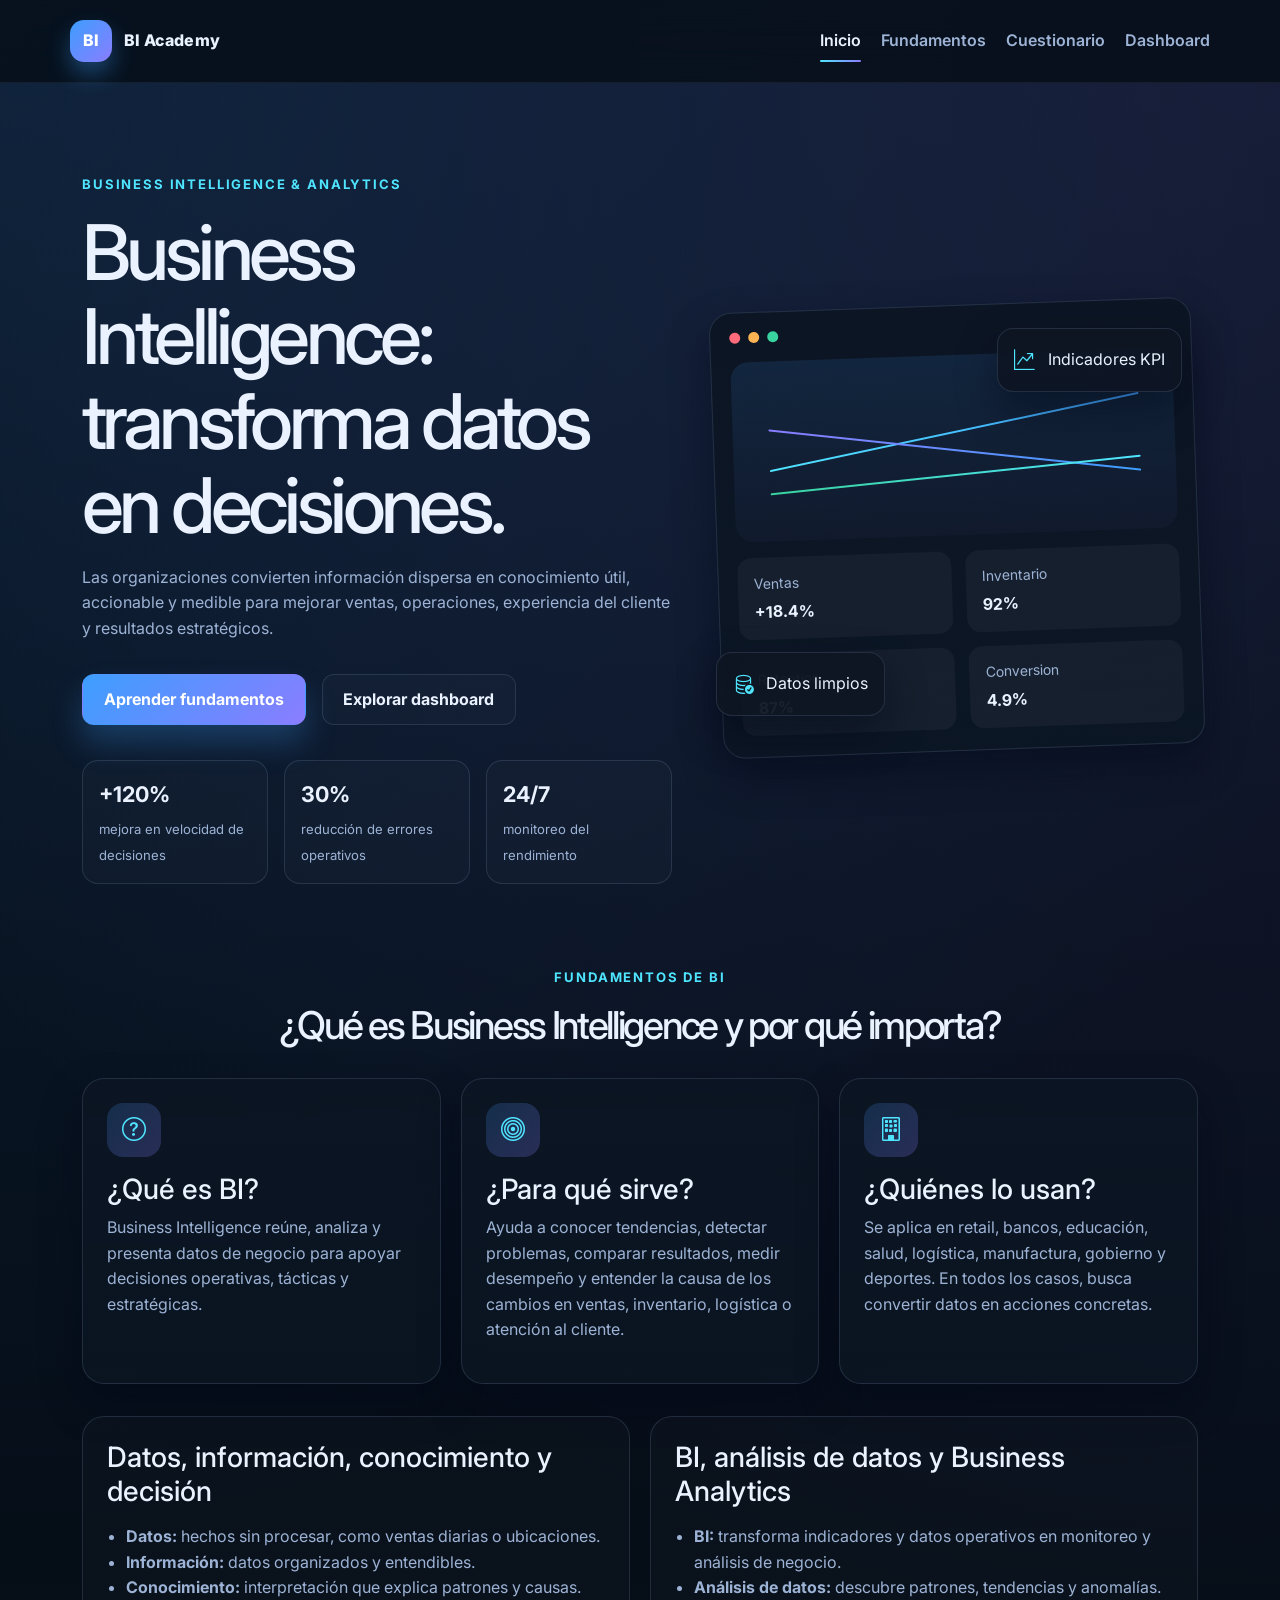
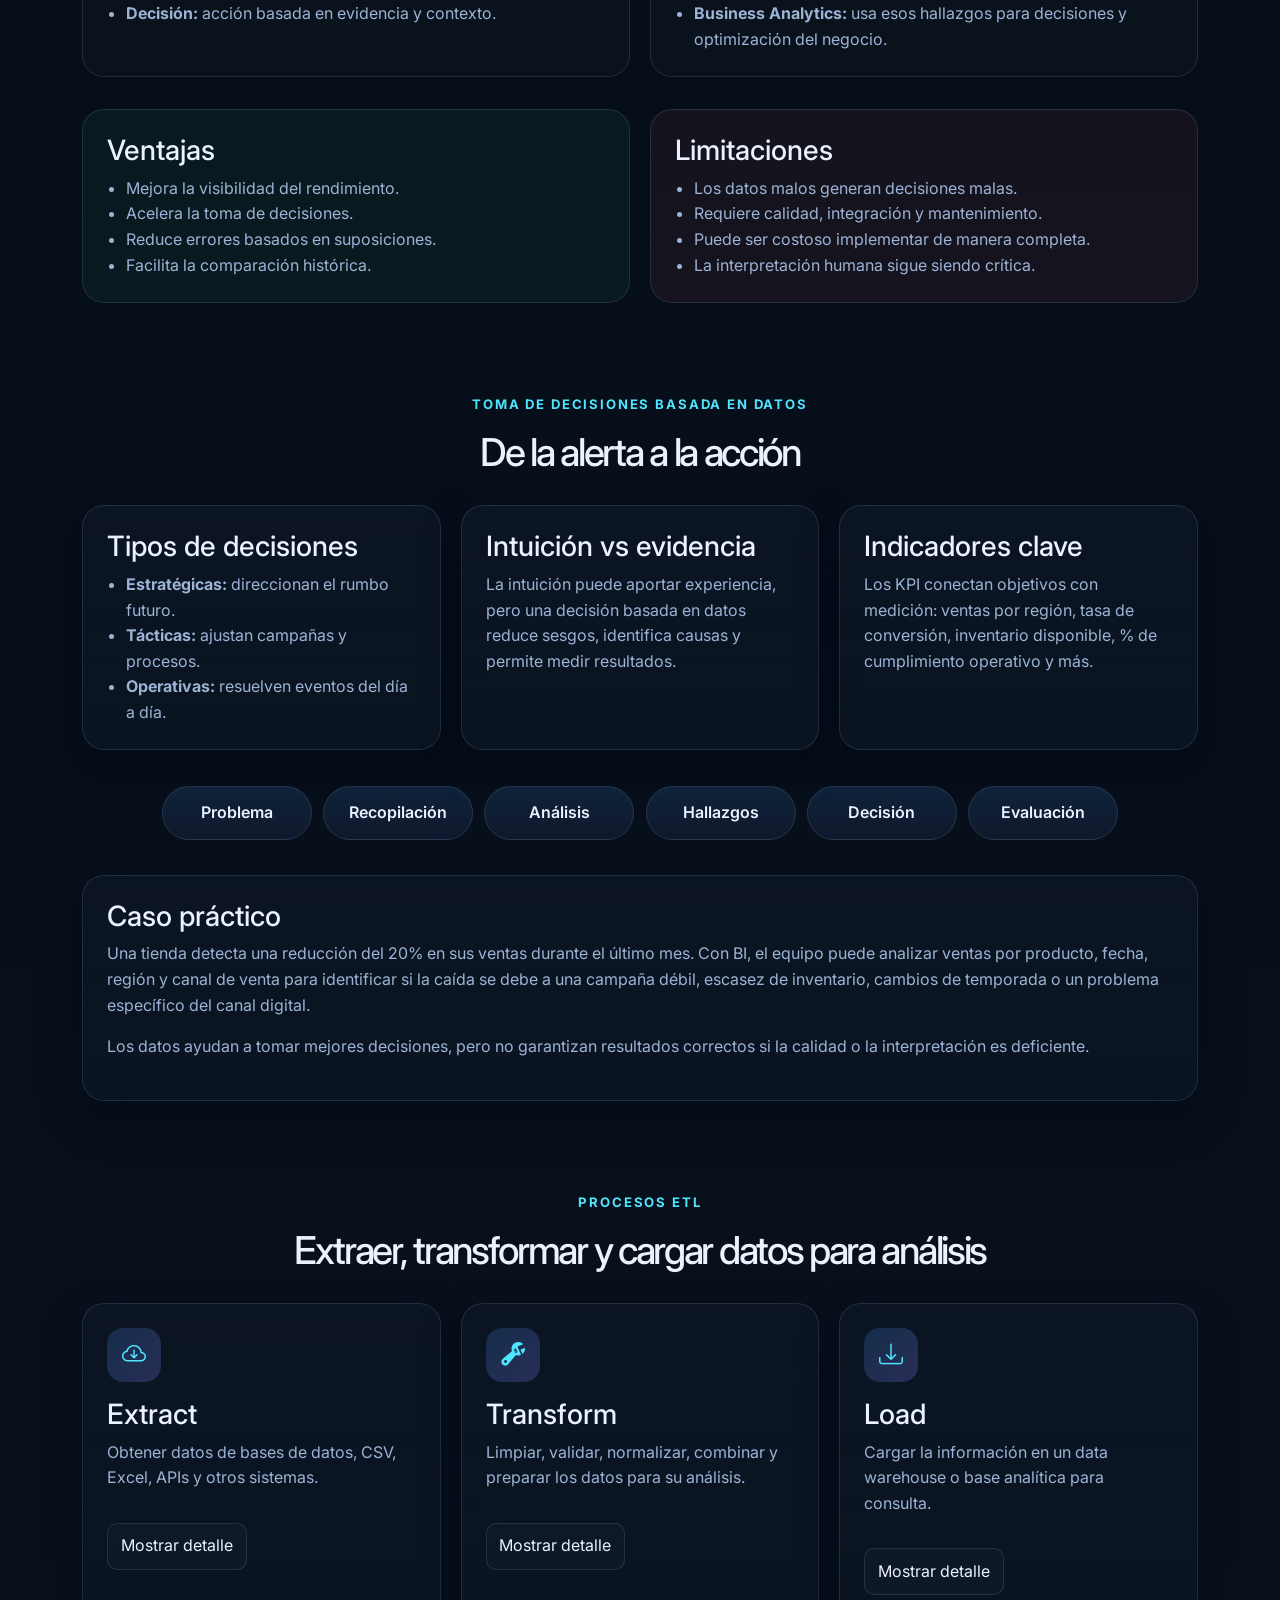
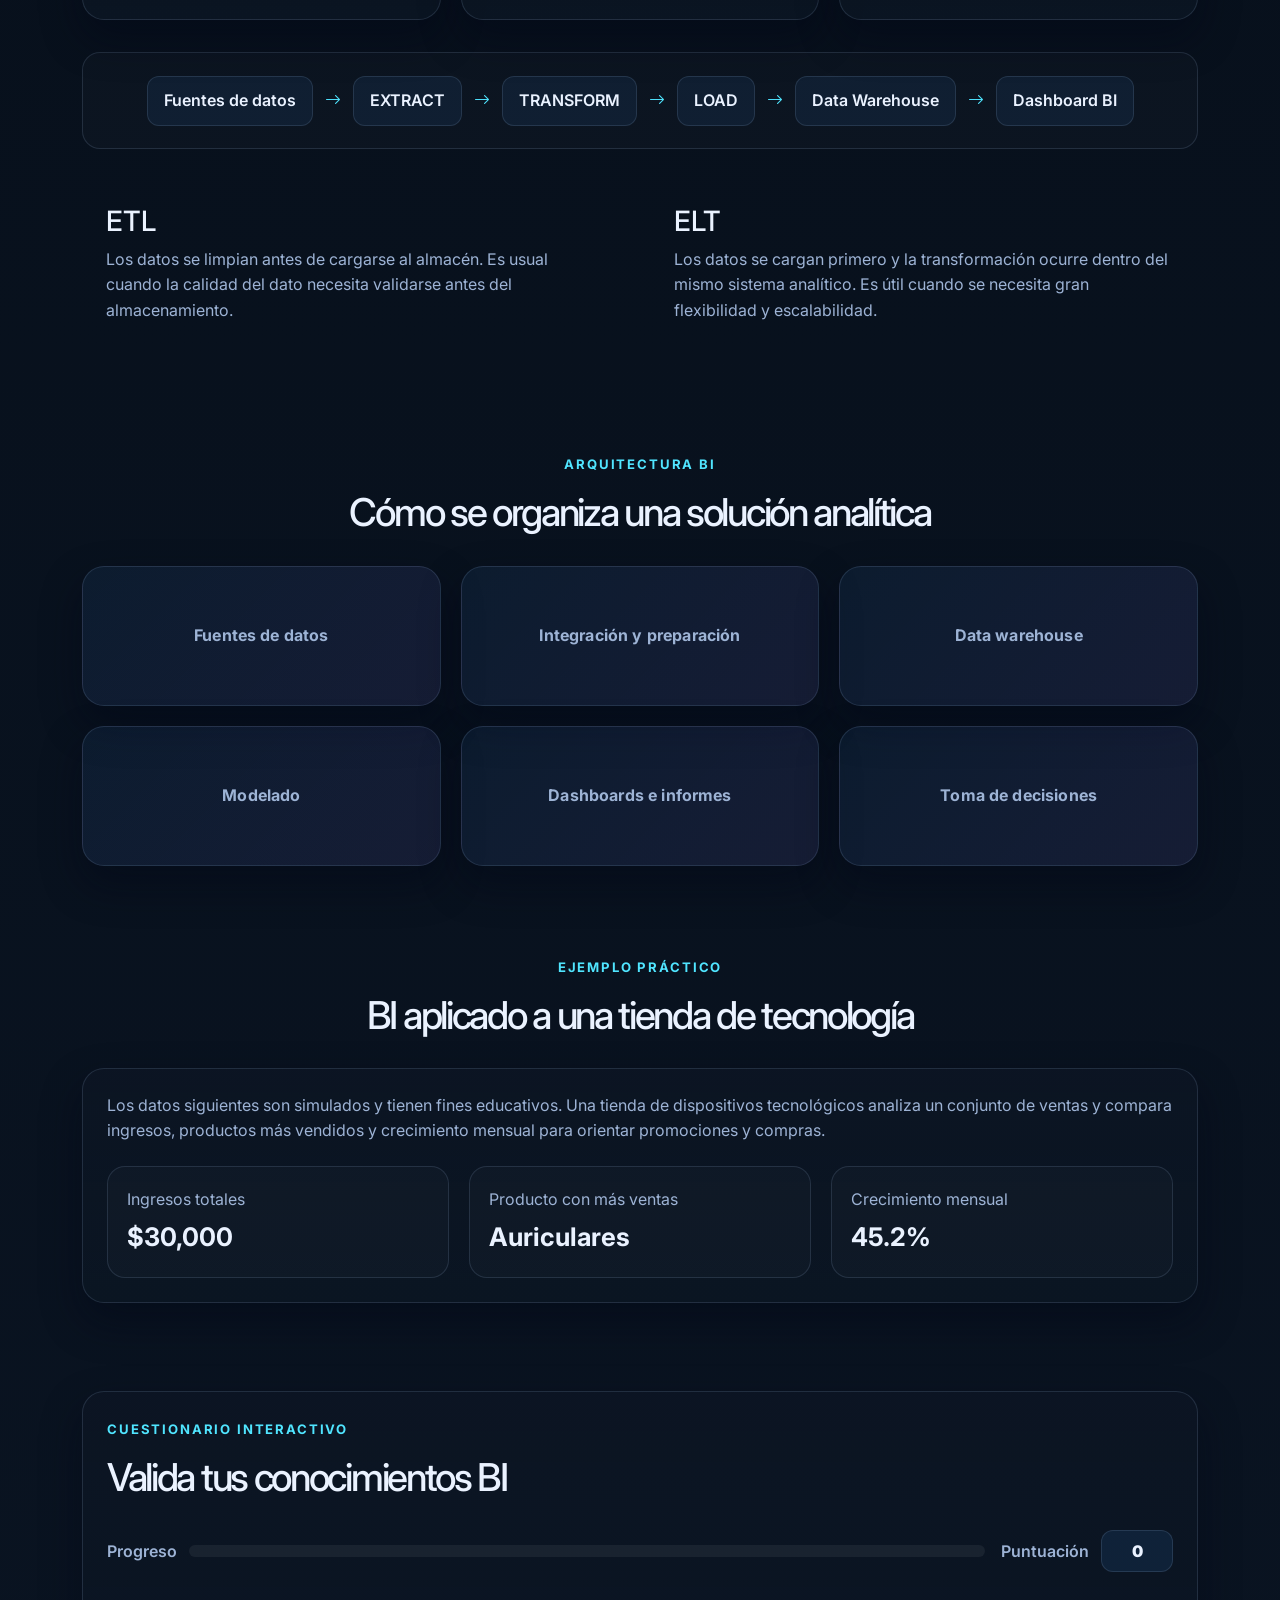
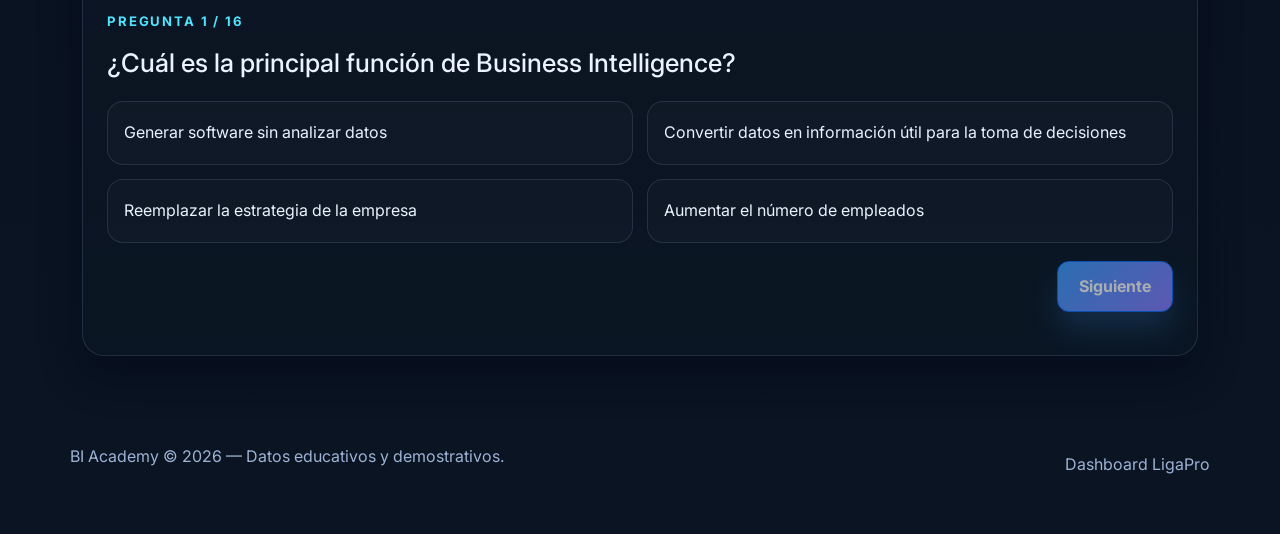
==== index.html @ d4830a24 "version 1 de mi sitio web BI" ====
<!DOCTYPE html>
<html lang="es">
  <head>
    <meta charset="UTF-8" />
    <meta name="viewport" content="width=device-width, initial-scale=1.0" />
    <meta
      name="description"
      content="Plataforma educativa sobre Business Intelligence y dashboard demo de la LigaPro 2026."
    />
    <title>BI Academy | Business Intelligence</title>
    <link rel="preconnect" href="https://fonts.googleapis.com" />
    <link rel="preconnect" href="https://fonts.gstatic.com" crossorigin />
    <link
      href="https://fonts.googleapis.com/css2?family=Inter:wght@400;500;600;700;800;900&display=swap"
      rel="stylesheet"
    />
    <link
      href="https://cdn.jsdelivr.net/npm/bootstrap@5.3.3/dist/css/bootstrap.min.css"
      rel="stylesheet"
    />
    <link
      rel="stylesheet"
      href="https://cdn.jsdelivr.net/npm/bootstrap-icons@1.11.3/font/bootstrap-icons.min.css"
    />
    <link rel="stylesheet" href="css/styles.css" />
  </head>
  <body>
    <header class="site-header">
      <nav class="navbar container">
        <a class="brand" href="index.html" aria-label="Ir a inicio">
          <span class="brand-mark">BI</span>
          <span>BI Academy</span>
        </a>

        <button class="nav-toggle" aria-label="Abrir menú" aria-expanded="false">
          <span></span>
          <span></span>
          <span></span>
        </button>

        <div class="nav-menu">
          <a href="index.html" class="active">Inicio</a>
          <a href="#fundamentos">Fundamentos</a>
          <a href="#quiz">Cuestionario</a>
          <a href="dashboard.html">Dashboard</a>
        </div>
      </nav>
    </header>

    <main>
      <section class="hero">
        <div class="container hero-grid">
          <div class="hero-copy">
            <span class="eyebrow">Business Intelligence & Analytics</span>
            <h1>Business Intelligence: transforma datos en decisiones.</h1>
            <p>
              Las organizaciones convierten información dispersa en conocimiento útil,
              accionable y medible para mejorar ventas, operaciones, experiencia del
              cliente y resultados estratégicos.
            </p>
            <div class="hero-actions">
              <a href="#fundamentos" class="btn btn-primary">Aprender fundamentos</a>
              <a href="dashboard.html" class="btn btn-secondary">Explorar dashboard</a>
            </div>
            <ul class="hero-metrics">
              <li><strong>+120%</strong><span>mejora en velocidad de decisiones</span></li>
              <li><strong>30%</strong><span>reducción de errores operativos</span></li>
              <li><strong>24/7</strong><span>monitoreo del rendimiento</span></li>
            </ul>
          </div>

          <div class="hero-visual" aria-label="Visualización conceptual de BI">
            <div class="panel chart-panel">
              <div class="chart-header">
                <span></span><span></span><span></span>
              </div>
              <div class="mini-chart">
                <div class="line line-one"></div>
                <div class="line line-two"></div>
                <div class="line line-three"></div>
              </div>
              <div class="stat-grid">
                <div>
                  <small>Ventas</small>
                  <strong>+18.4%</strong>
                </div>
                <div>
                  <small>Inventario</small>
                  <strong>92%</strong>
                </div>
                <div>
                  <small>Retention</small>
                  <strong>87%</strong>
                </div>
                <div>
                  <small>Conversion</small>
                  <strong>4.9%</strong>
                </div>
              </div>
            </div>
            <div class="floating-card card-1">
              <i class="bi bi-database-check"></i>
              <span>Datos limpios</span>
            </div>
            <div class="floating-card card-2">
              <i class="bi bi-graph-up-arrow"></i>
              <span>Indicadores KPI</span>
            </div>
          </div>
        </div>
      </section>

      <section id="fundamentos" class="content-section">
        <div class="container">
          <div class="section-heading">
            <span class="eyebrow">Fundamentos de BI</span>
            <h2>¿Qué es Business Intelligence y por qué importa?</h2>
          </div>

          <div class="info-grid">
            <article class="info-card">
              <div class="card-icon"><i class="bi bi-question-circle"></i></div>
              <h3>¿Qué es BI?</h3>
              <p>
                Business Intelligence reúne, analiza y presenta datos de negocio para
                apoyar decisiones operativas, tácticas y estratégicas.
              </p>
            </article>
            <article class="info-card">
              <div class="card-icon"><i class="bi bi-bullseye"></i></div>
              <h3>¿Para qué sirve?</h3>
              <p>
                Ayuda a conocer tendencias, detectar problemas, comparar resultados,
                medir desempeño y entender la causa de los cambios en ventas,
                inventario, logística o atención al cliente.
              </p>
            </article>
            <article class="info-card">
              <div class="card-icon"><i class="bi bi-building"></i></div>
              <h3>¿Quiénes lo usan?</h3>
              <p>
                Se aplica en retail, bancos, educación, salud, logística, manufactura,
                gobierno y deportes. En todos los casos, busca convertir datos en
                acciones concretas.
              </p>
            </article>
          </div>

          <div class="concept-grid">
            <div class="concept-block">
              <h3>Datos, información, conocimiento y decisión</h3>
              <ul>
                <li><strong>Datos:</strong> hechos sin procesar, como ventas diarias o ubicaciones.</li>
                <li><strong>Información:</strong> datos organizados y entendibles.</li>
                <li><strong>Conocimiento:</strong> interpretación que explica patrones y causas.</li>
                <li><strong>Decisión:</strong> acción basada en evidencia y contexto.</li>
              </ul>
            </div>
            <div class="concept-block">
              <h3>BI, análisis de datos y Business Analytics</h3>
              <ul>
                <li><strong>BI:</strong> transforma indicadores y datos operativos en monitoreo y análisis de negocio.</li>
                <li><strong>Análisis de datos:</strong> descubre patrones, tendencias y anomalías.</li>
                <li><strong>Business Analytics:</strong> usa esos hallazgos para decisiones y optimización del negocio.</li>
              </ul>
            </div>
          </div>

          <div class="pros-cons">
            <div class="pros-box">
              <h3>Ventajas</h3>
              <ul>
                <li>Mejora la visibilidad del rendimiento.</li>
                <li>Acelera la toma de decisiones.</li>
                <li>Reduce errores basados en suposiciones.</li>
                <li>Facilita la comparación histórica.</li>
              </ul>
            </div>
            <div class="cons-box">
              <h3>Limitaciones</h3>
              <ul>
                <li>Los datos malos generan decisiones malas.</li>
                <li>Requiere calidad, integración y mantenimiento.</li>
                <li>Puede ser costoso implementar de manera completa.</li>
                <li>La interpretación humana sigue siendo crítica.</li>
              </ul>
            </div>
          </div>
        </div>
      </section>

      <section class="decision-section">
        <div class="container">
          <div class="section-heading narrow">
            <span class="eyebrow">Toma de decisiones basada en datos</span>
            <h2>De la alerta a la acción</h2>
          </div>

          <div class="decision-grid">
            <div class="decision-card">
              <h3>Tipos de decisiones</h3>
              <ul>
                <li><strong>Estratégicas:</strong> direccionan el rumbo futuro.</li>
                <li><strong>Tácticas:</strong> ajustan campañas y procesos.</li>
                <li><strong>Operativas:</strong> resuelven eventos del día a día.</li>
              </ul>
            </div>
            <div class="decision-card">
              <h3>Intuición vs evidencia</h3>
              <p>
                La intuición puede aportar experiencia, pero una decisión basada en
                datos reduce sesgos, identifica causas y permite medir resultados.
              </p>
            </div>
            <div class="decision-card">
              <h3>Indicadores clave</h3>
              <p>
                Los KPI conectan objetivos con medición: ventas por región, tasa de
                conversión, inventario disponible, % de cumplimiento operativo y más.
              </p>
            </div>
          </div>

          <div class="case-flow">
            <div class="flow-step">
              <span>Problema</span>
            </div>
            <div class="flow-step">
              <span>Recopilación</span>
            </div>
            <div class="flow-step">
              <span>Análisis</span>
            </div>
            <div class="flow-step">
              <span>Hallazgos</span>
            </div>
            <div class="flow-step">
              <span>Decisión</span>
            </div>
            <div class="flow-step">
              <span>Evaluación</span>
            </div>
          </div>

          <div class="scenario-box">
            <h3>Caso práctico</h3>
            <p>
              Una tienda detecta una reducción del 20% en sus ventas durante el
              último mes. Con BI, el equipo puede analizar ventas por producto,
              fecha, región y canal de venta para identificar si la caída se debe a
              una campaña débil, escasez de inventario, cambios de temporada o un
              problema específico del canal digital.
            </p>
            <p>
              Los datos ayudan a tomar mejores decisiones, pero no garantizan
              resultados correctos si la calidad o la interpretación es deficiente.
            </p>
          </div>
        </div>
      </section>

      <section class="etl-section">
        <div class="container">
          <div class="section-heading">
            <span class="eyebrow">Procesos ETL</span>
            <h2>Extraer, transformar y cargar datos para análisis</h2>
          </div>

          <div class="etl-flow">
            <div class="etl-card">
              <div class="etl-icon"><i class="bi bi-cloud-arrow-down"></i></div>
              <h3>Extract</h3>
              <p>Obtener datos de bases de datos, CSV, Excel, APIs y otros sistemas.</p>
              <button class="etl-toggle" data-target="extract-detail">Mostrar detalle</button>
              <div class="etl-detail" id="extract-detail">
                Ejemplo: importar ventas de un ERP, facturas en Excel y comportamiento de usuarios desde una API de comercio electrónico.
              </div>
            </div>

            <div class="etl-card">
              <div class="etl-icon"><i class="bi bi-wrench-adjustable"></i></div>
              <h3>Transform</h3>
              <p>Limpiar, validar, normalizar, combinar y preparar los datos para su análisis.</p>
              <button class="etl-toggle" data-target="transform-detail">Mostrar detalle</button>
              <div class="etl-detail" id="transform-detail">
                Ejemplo: eliminar duplicados, tratar valores nulos, unificar fechas, corregir nombres inconsistentes, convertir monedas y calcular indicadores.
              </div>
            </div>

            <div class="etl-card">
              <div class="etl-icon"><i class="bi bi-download"></i></div>
              <h3>Load</h3>
              <p>Cargar la información en un data warehouse o base analítica para consulta.</p>
              <button class="etl-toggle" data-target="load-detail">Mostrar detalle</button>
              <div class="etl-detail" id="load-detail">
                Ejemplo: guardar el conjunto limpio en un almacén analítico para alimentar dashboards y reportes de gestión.
              </div>
            </div>
          </div>

          <div class="etl-diagram">
            <span>Fuentes de datos</span>
            <i class="bi bi-arrow-right"></i>
            <span>EXTRACT</span>
            <i class="bi bi-arrow-right"></i>
            <span>TRANSFORM</span>
            <i class="bi bi-arrow-right"></i>
            <span>LOAD</span>
            <i class="bi bi-arrow-right"></i>
            <span>Data Warehouse</span>
            <i class="bi bi-arrow-right"></i>
            <span>Dashboard BI</span>
          </div>

          <div class="etl-compare">
            <div class="compare-box">
              <h3>ETL</h3>
              <p>Los datos se limpian antes de cargarse al almacén. Es usual cuando la calidad del dato necesita validarse antes del almacenamiento.</p>
            </div>
            <div class="compare-box">
              <h3>ELT</h3>
              <p>Los datos se cargan primero y la transformación ocurre dentro del mismo sistema analítico. Es útil cuando se necesita gran flexibilidad y escalabilidad.</p>
            </div>
          </div>
        </div>
      </section>

      <section class="architecture-section">
        <div class="container">
          <div class="section-heading">
            <span class="eyebrow">Arquitectura BI</span>
            <h2>Cómo se organiza una solución analítica</h2>
          </div>

          <div class="arch-grid">
            <div class="arch-card"><span>Fuentes de datos</span></div>
            <div class="arch-card"><span>Integración y preparación</span></div>
            <div class="arch-card"><span>Data warehouse</span></div>
            <div class="arch-card"><span>Modelado</span></div>
            <div class="arch-card"><span>Dashboards e informes</span></div>
            <div class="arch-card"><span>Toma de decisiones</span></div>
          </div>
        </div>
      </section>

      <section class="example-section">
        <div class="container">
          <div class="section-heading">
            <span class="eyebrow">Ejemplo práctico</span>
            <h2>BI aplicado a una tienda de tecnología</h2>
          </div>

          <div class="example-panel">
            <p>
              Los datos siguientes son simulados y tienen fines educativos. Una tienda de
              dispositivos tecnológicos analiza un conjunto de ventas y compara ingresos,
              productos más vendidos y crecimiento mensual para orientar promociones y compras.
            </p>
            <div id="biz-example-metrics" class="metric-cards"></div>
          </div>
        </div>
      </section>

      <section id="quiz" class="quiz-section">
        <div class="container">
          <div class="quiz-card">
            <div class="section-heading left">
              <span class="eyebrow">Cuestionario interactivo</span>
              <h2>Valida tus conocimientos BI</h2>
            </div>

            <div class="quiz-header-row">
              <div class="progress-box">
                <span>Progreso</span>
                <div class="progress-track">
                  <div id="quiz-progress" class="progress-fill"></div>
                </div>
              </div>
              <div class="score-box">
                <span>Puntuación</span>
                <strong id="quiz-score">0</strong>
              </div>
            </div>

            <div id="quiz-container"></div>
          </div>
        </div>
      </section>
    </main>

    <footer class="site-footer">
      <div class="container footer-inner">
        <p>BI Academy © 2026 — Datos educativos y demostrativos.</p>
        <a href="dashboard.html">Dashboard LigaPro</a>
      </div>
    </footer>

    <script src="https://cdn.jsdelivr.net/npm/bootstrap@5.3.3/dist/js/bootstrap.bundle.min.js"></script>
    <script src="js/main.js"></script>
    <script src="js/quiz.js"></script>
  </body>
</html>
---- css/styles.css ----
:root {
  --bg: #07111f;
  --bg-soft: #0b1728;
  --panel: rgba(15, 25, 41, 0.9);
  --panel-strong: #121e31;
  --card: rgba(16, 31, 47, 0.88);
  --card-alt: rgba(19, 35, 52, 0.95);
  --border: rgba(126, 150, 185, 0.2);
  --text: #eaf2ff;
  --muted: #9db3d5;
  --primary: #3d9eff;
  --primary-strong: #186eea;
  --cyan: #50e5ff;
  --violet: #8a7dff;
  --green: #39d39f;
  --warning: #ffb454;
  --danger: #ff6b7a;
  --shadow: 0 18px 40px rgba(2, 6, 23, 0.45);
  --radius: 22px;
}

* {
  box-sizing: border-box;
}

html {
  scroll-behavior: smooth;
}

body {
  margin: 0;
  font-family: "Inter", sans-serif;
  background:
    radial-gradient(circle at top left, rgba(61, 158, 255, 0.15), transparent 28%),
    radial-gradient(circle at top right, rgba(138, 125, 255, 0.14), transparent 30%),
    linear-gradient(180deg, #040b14 0%, #0a1422 100%);
  color: var(--text);
  line-height: 1.6;
}

img {
  max-width: 100%;
  display: block;
}

a {
  color: inherit;
  text-decoration: none;
}

button,
input,
select {
  font: inherit;
}

.container {
  width: min(1180px, calc(100% - 2rem));
  margin: 0 auto;
}

.site-header {
  position: sticky;
  top: 0;
  z-index: 50;
  backdrop-filter: blur(18px);
  background: rgba(5, 12, 21, 0.75);
  border-bottom: 1px solid rgba(255, 255, 255, 0.06);
}

.navbar {
  display: flex;
  align-items: center;
  justify-content: space-between;
  min-height: 82px;
}

.brand {
  display: inline-flex;
  align-items: center;
  font-weight: 800;
  letter-spacing: 0.02em;
}

.brand-mark {
  display: inline-flex;
  align-items: center;
  justify-content: center;
  width: 42px;
  height: 42px;
  margin-right: 12px;
  border-radius: 14px;
  background: linear-gradient(135deg, var(--primary), var(--violet));
  color: white;
  box-shadow: 0 12px 22px rgba(61, 158, 255, 0.35);
}

.nav-menu {
  display: flex;
  align-items: center;
  gap: 1.25rem;
}

.nav-menu a {
  position: relative;
  color: var(--muted);
  font-weight: 600;
  transition: color 0.2s ease;
}

.nav-menu a:hover,
.nav-menu a.active {
  color: var(--text);
}

.nav-menu a.active::after,
.nav-menu a:hover::after {
  content: "";
  position: absolute;
  left: 0;
  bottom: -8px;
  width: 100%;
  height: 2px;
  border-radius: 10px;
  background: linear-gradient(90deg, var(--cyan), var(--violet));
}

.nav-toggle {
  display: none;
  flex-direction: column;
  gap: 5px;
  width: 48px;
  height: 48px;
  border-radius: 12px;
  border: 1px solid var(--border);
  background: rgba(255, 255, 255, 0.03);
  align-items: center;
  justify-content: center;
}

.nav-toggle span {
  width: 18px;
  height: 2px;
  background: white;
  border-radius: 999px;
}

.hero {
  padding: 5.5rem 0 3.5rem;
}

.hero-grid {
  display: grid;
  grid-template-columns: 1.1fr 0.9fr;
  gap: 2.75rem;
  align-items: center;
}

.eyebrow {
  display: inline-block;
  margin-bottom: 1rem;
  color: var(--cyan);
  font-size: 0.82rem;
  font-weight: 700;
  letter-spacing: 0.14em;
  text-transform: uppercase;
}

.hero-copy h1,
.section-heading h2,
.dashboard-header h1 {
  margin: 0 0 1rem;
  line-height: 1.1;
  letter-spacing: -0.06em;
}

.hero-copy h1 {
  font-size: clamp(2.8rem, 6vw, 5rem);
}

.hero-copy p,
.dashboard-header p,
.scenario-box p,
.case-flow,
.info-card p,
.decision-card p,
.compare-box p,
.etl-card p,
.arch-card,
.example-panel p {
  color: var(--muted);
}

.hero-actions {
  display: flex;
  flex-wrap: wrap;
  gap: 1rem;
  margin: 2rem 0 2.2rem;
}

.btn {
  display: inline-flex;
  align-items: center;
  justify-content: center;
  min-height: 48px;
  padding: 0.8rem 1.3rem;
  border: 1px solid transparent;
  border-radius: 12px;
  font-weight: 700;
  transition: transform 0.2s ease, opacity 0.2s ease, box-shadow 0.2s ease;
}

.btn:hover {
  transform: translateY(-1px);
}

.btn-primary {
  background: linear-gradient(135deg, var(--primary), var(--violet));
  color: white;
  box-shadow: 0 18px 30px rgba(61, 158, 255, 0.25);
}

.btn-secondary {
  border-color: var(--border);
  color: var(--text);
  background: rgba(255, 255, 255, 0.02);
}

.hero-metrics {
  display: grid;
  grid-template-columns: repeat(3, minmax(120px, 1fr));
  gap: 1rem;
  padding: 0;
  list-style: none;
  margin: 0;
}

.hero-metrics li {
  padding: 1rem;
  border: 1px solid var(--border);
  border-radius: 16px;
  background: rgba(255, 255, 255, 0.02);
}

.hero-metrics li strong {
  display: block;
  font-size: 1.35rem;
  margin-bottom: 0.25rem;
}

.hero-metrics li span {
  font-size: 0.82rem;
  color: var(--muted);
}

.hero-visual {
  position: relative;
  min-height: 520px;
  display: grid;
  place-items: center;
}

.panel,
.info-card,
.decision-card,
.etl-card,
.arch-card,
.scenario-box,
.example-panel,
.quiz-card,
.filters-panel,
.kpi-card,
.chart-card,
.table-card {
  background: linear-gradient(180deg, rgba(12, 21, 35, 0.96), rgba(11, 22, 35, 0.82));
  border: 1px solid var(--border);
  border-radius: var(--radius);
  box-shadow: var(--shadow);
}

.chart-panel {
  width: min(100%, 520px);
  padding: 1.2rem 1.2rem 1.3rem;
  transform: rotate(-2deg);
}

.chart-header {
  display: flex;
  gap: 0.5rem;
  margin-bottom: 1.2rem;
}

.chart-header span {
  display: block;
  width: 11px;
  height: 11px;
  border-radius: 50%;
  background: rgba(255, 255, 255, 0.38);
}

.chart-header span:first-child { background: var(--danger); }
.chart-header span:nth-child(2) { background: var(--warning); }
.chart-header span:nth-child(3) { background: var(--green); }

.mini-chart {
  position: relative;
  height: 180px;
  margin-bottom: 1rem;
  border-radius: 18px;
  background: linear-gradient(180deg, rgba(61, 158, 255, 0.12), rgba(138, 125, 255, 0.04));
  overflow: hidden;
}

.line {
  position: absolute;
  left: 8%;
  right: 8%;
  bottom: 18%;
  height: 2px;
  border-radius: 999px;
}

.line-one {
  top: 42%;
  background: linear-gradient(90deg, var(--cyan), var(--primary));
  transform: skewY(-10deg);
}

.line-two {
  top: 52%;
  background: linear-gradient(90deg, var(--violet), var(--primary));
  transform: skewY(8deg);
}

.line-three {
  top: 66%;
  background: linear-gradient(90deg, var(--green), var(--cyan));
  transform: skewY(-4deg);
}

.stat-grid {
  display: grid;
  grid-template-columns: repeat(2, minmax(150px, 1fr));
  gap: 0.9rem;
}

.stat-grid div {
  padding: 0.9rem 1rem;
  border-radius: 14px;
  background: rgba(255, 255, 255, 0.04);
}

.stat-grid small {
  display: block;
  color: var(--muted);
  margin-bottom: 0.3rem;
}

.floating-card {
  position: absolute;
  display: inline-flex;
  align-items: center;
  gap: 0.8rem;
  padding: 0.9rem 1rem;
  border-radius: 16px;
  background: rgba(14, 22, 35, 0.95);
  border: 1px solid var(--border);
  box-shadow: var(--shadow);
}

.floating-card i {
  color: var(--cyan);
  font-size: 1.3rem;
}

.card-1 {
  left: 0;
  bottom: 72px;
}

.card-2 {
  right: 16px;
  top: 60px;
}

.content-section,
.decision-section,
.etl-section,
.architecture-section,
.example-section,
.quiz-section {
  padding: 1.5rem 0 4rem;
}

.section-heading {
  margin-bottom: 2rem;
  text-align: center;
}

.section-heading.left {
  text-align: left;
}

.section-heading.narrow {
  max-width: 720px;
  margin-inline: auto;
}

.section-heading h2 {
  font-size: clamp(2rem, 3vw, 3rem);
}

.info-grid,
.decision-grid,
.etl-flow,
.arch-grid,
.metric-cards,
.pros-cons {
  display: grid;
  gap: 1.25rem;
}

.info-grid,
.model-grid {
  grid-template-columns: repeat(3, minmax(0, 1fr));
}

.info-card,
.decision-card,
.etl-card,
.compare-box,
.arch-card,
.scenario-box,
.example-panel,
.quiz-card {
  padding: 1.5rem;
}

.card-icon,
.etl-icon {
  width: 54px;
  height: 54px;
  display: grid;
  place-items: center;
  border-radius: 16px;
  background: linear-gradient(135deg, rgba(61, 158, 255, 0.18), rgba(138, 125, 255, 0.24));
  color: var(--cyan);
  font-size: 1.5rem;
  margin-bottom: 1rem;
}

.concept-grid {
  display: grid;
  grid-template-columns: 1fr 1fr;
  gap: 1.2rem;
  margin-top: 2rem;
}

.concept-block {
  border: 1px solid var(--border);
  border-radius: var(--radius);
  background: rgba(255, 255, 255, 0.02);
  padding: 1.5rem;
}

.concept-block h3 {
  margin-top: 0;
  margin-bottom: 1rem;
}

.concept-block ul,
.info-card ul,
.decision-card ul,
.pros-box ul,
.cons-box ul {
  margin: 0;
  padding-left: 1.2rem;
  color: var(--muted);
}

.pros-cons {
  grid-template-columns: 1fr 1fr;
  margin-top: 2rem;
}

.pros-box,
.cons-box {
  border: 1px solid var(--border);
  border-radius: var(--radius);
  padding: 1.5rem;
}

.pros-box { background: rgba(57, 211, 159, 0.06); }
.cons-box { background: rgba(255, 107, 122, 0.06); }

.decision-grid {
  grid-template-columns: repeat(3, minmax(0, 1fr));
}

.case-flow {
  display: flex;
  flex-wrap: wrap;
  gap: 0.7rem;
  justify-content: center;
  margin: 2.2rem 0;
}

.flow-step {
  display: inline-flex;
  align-items: center;
  justify-content: center;
  min-width: 150px;
  min-height: 54px;
  padding: 0.75rem 1rem;
  border-radius: 999px;
  background: linear-gradient(180deg, rgba(61, 158, 255, 0.15), rgba(138, 125, 255, 0.08));
  border: 1px solid var(--border);
  color: var(--text);
  font-weight: 600;
}

.scenario-box {
  margin-top: 1rem;
}

.etl-flow {
  grid-template-columns: repeat(3, minmax(0, 1fr));
}

.etl-card {
  position: relative;
}

.etl-detail {
  display: none;
  margin-top: 1rem;
  padding: 0.9rem 1rem;
  border-radius: 12px;
  background: rgba(255, 255, 255, 0.025);
  color: var(--muted);
  border: 1px solid var(--border);
}

.etl-detail.visible {
  display: block;
}

.etl-toggle {
  margin-top: 1rem;
  border: 1px solid var(--border);
  background: rgba(255, 255, 255, 0.02);
  color: var(--text);
  border-radius: 10px;
  padding: 0.6rem 0.8rem;
}

.etl-diagram {
  display: flex;
  flex-wrap: wrap;
  align-items: center;
  justify-content: center;
  gap: 0.75rem;
  padding: 1.4rem;
  margin-top: 2rem;
  border: 1px solid var(--border);
  border-radius: 18px;
  background: rgba(255, 255, 255, 0.02);
}

.etl-diagram span {
  background: rgba(61, 158, 255, 0.08);
  border: 1px solid var(--border);
  padding: 0.7rem 1rem;
  border-radius: 12px;
  font-weight: 600;
}

.etl-diagram i {
  color: var(--cyan);
}

.etl-compare {
  display: grid;
  grid-template-columns: repeat(2, minmax(0, 1fr));
  gap: 1.2rem;
  margin-top: 2rem;
}

.arch-grid {
  grid-template-columns: repeat(3, minmax(0, 1fr));
}

.arch-card {
  display: grid;
  place-items: center;
  min-height: 140px;
  text-align: center;
  font-weight: 700;
  letter-spacing: 0.01em;
  background: linear-gradient(135deg, rgba(61, 158, 255, 0.08), rgba(138, 125, 255, 0.1));
}

.metric-cards {
  grid-template-columns: repeat(3, minmax(0, 1fr));
  margin-top: 1.4rem;
}

.metric-card {
  padding: 1.2rem;
  border: 1px solid var(--border);
  border-radius: 18px;
  background: rgba(255, 255, 255, 0.02);
}

.metric-card .label {
  display: block;
  color: var(--muted);
  margin-bottom: 0.3rem;
}

.metric-card strong {
  font-size: clamp(1.4rem, 2vw, 2rem);
}

.quiz-header-row {
  display: flex;
  align-items: center;
  justify-content: space-between;
  gap: 1rem;
  margin-bottom: 1.75rem;
}

.progress-box,
.score-box {
  display: flex;
  align-items: center;
  gap: 0.75rem;
  color: var(--muted);
  font-weight: 600;
}

.progress-box {
  flex: 1;
}

.progress-track {
  position: relative;
  flex: 1;
  height: 12px;
  border-radius: 999px;
  background: rgba(255, 255, 255, 0.06);
  overflow: hidden;
}

.progress-fill {
  width: 0%;
  height: 100%;
  border-radius: inherit;
  background: linear-gradient(90deg, var(--primary), var(--cyan));
  transition: width 0.25s ease;
}

.score-box strong {
  display: inline-flex;
  align-items: center;
  justify-content: center;
  min-width: 72px;
  min-height: 42px;
  padding: 0.35rem 0.8rem;
  color: var(--text);
  border-radius: 12px;
  background: rgba(61, 158, 255, 0.1);
  border: 1px solid var(--border);
}

.quiz-question {
  padding: 0.5rem 0 1.2rem;
}

.quiz-question h3 {
  font-size: clamp(1.5rem, 2vw, 2.2rem);
  margin-bottom: 1.35rem;
}

.answer-list {
  display: grid;
  grid-template-columns: repeat(2, minmax(0, 1fr));
  gap: 0.9rem;
}

.answer-option {
  width: 100%;
  text-align: left;
  border: 1px solid var(--border);
  background: rgba(255, 255, 255, 0.02);
  color: var(--text);
  border-radius: 16px;
  min-height: 64px;
  padding: 0.85rem 1rem;
  cursor: pointer;
  transition: all 0.2s ease;
}

.answer-option:hover:not(:disabled) {
  border-color: rgba(80, 229, 255, 0.5);
  background: rgba(80, 229, 255, 0.04);
}

.answer-option.correct {
  border-color: rgba(57, 211, 159, 0.7);
  background: rgba(57, 211, 159, 0.08);
}

.answer-option.incorrect {
  border-color: rgba(255, 107, 122, 0.7);
  background: rgba(255, 107, 122, 0.08);
}

.answer-option:disabled {
  cursor: default;
  opacity: 1;
}

.quiz-feedback {
  margin-top: 1.1rem;
  border-radius: 14px;
  padding: 1rem 1.1rem;
  background: rgba(255, 255, 255, 0.02);
  border: 1px solid var(--border);
  color: var(--muted);
}

.quiz-feedback strong {
  color: var(--text);
}

.quiz-actions {
  display: flex;
  justify-content: flex-end;
  margin-top: 1.1rem;
}

.quiz-overview,
.quiz-results {
  padding: 1.4rem;
  border: 1px solid var(--border);
  border-radius: 18px;
  background: rgba(255, 255, 255, 0.02);
}

.result-stats {
  display: grid;
  grid-template-columns: repeat(4, minmax(0, 1fr));
  gap: 1rem;
  margin: 1.4rem 0;
}

.result-stat {
  padding: 1rem;
  border-radius: 14px;
  background: rgba(61, 158, 255, 0.06);
  border: 1px solid var(--border);
}

.result-stat small {
  display: block;
  color: var(--muted);
  margin-bottom: 0.35rem;
}

.result-stat strong {
  font-size: 1.5rem;
}

.badge-win {
  display: inline-flex;
  align-items: center;
  gap: 0.5rem;
  padding: 0.6rem 1rem;
  border-radius: 999px;
  background: rgba(57, 211, 159, 0.09);
  border: 1px solid rgba(57, 211, 159, 0.45);
  color: var(--green);
  font-weight: 700;
  margin-bottom: 1rem;
}

.footer-inner {
  display: flex;
  justify-content: space-between;
  align-items: center;
  gap: 1rem;
  padding: 1.5rem 0 3rem;
  color: var(--muted);
}

.dashboard-shell {
  padding: 3rem 0 5rem;
}

.dashboard-header {
  display: flex;
  align-items: flex-end;
  justify-content: space-between;
  gap: 1.2rem;
  margin-bottom: 1.5rem;
}

.dashboard-header h1 {
  font-size: clamp(2.2rem, 4vw, 3.2rem);
}

.dashboard-badges {
  display: flex;
  flex-wrap: wrap;
  gap: 0.7rem;
}

.badge {
  display: inline-flex;
  align-items: center;
  justify-content: center;
  min-height: 38px;
  padding: 0.5rem 0.9rem;
  border-radius: 999px;
  border: 1px solid var(--border);
  background: rgba(255, 255, 255, 0.02);
  color: var(--text);
  font-weight: 600;
}

.badge-demo {
  color: var(--warning);
  border-color: rgba(255, 180, 84, 0.35);
  background: rgba(255, 180, 84, 0.08);
}

.badge-season {
  color: var(--cyan);
  border-color: rgba(80, 229, 255, 0.35);
  background: rgba(80, 229, 255, 0.08);
}

.filters-panel {
  padding: 1rem 1.2rem;
  margin-bottom: 1.6rem;
}

.filter-row {
  display: grid;
  grid-template-columns: repeat(5, minmax(0, 1fr));
  gap: 1rem;
  align-items: end;
}

.form-group {
  display: flex;
  flex-direction: column;
  gap: 0.5rem;
}

.form-group label {
  font-size: 0.86rem;
  color: var(--muted);
  font-weight: 600;
}

.form-group select,
.form-group input {
  width: 100%;
  min-height: 46px;
  padding: 0.8rem 0.9rem;
  color: var(--text);
  border: 1px solid var(--border);
  border-radius: 12px;
  background: rgba(255, 255, 255, 0.03);
}

.form-group select[multiple] {
  min-height: 112px;
}

.static-field input {
  background: rgba(255, 255, 255, 0.02);
}

.filter-actions {
  display: flex;
  align-items: center;
  justify-content: flex-end;
}

.kpi-grid {
  display: grid;
  grid-template-columns: repeat(3, minmax(0, 1fr));
  gap: 1rem;
  margin-bottom: 1.5rem;
}

.kpi-card {
  padding: 1.2rem 1.1rem;
}

.kpi-top {
  display: flex;
  justify-content: space-between;
  align-items: center;
  margin-bottom: 1rem;
}

.kpi-icon {
  display: grid;
  place-items: center;
  width: 42px;
  height: 42px;
  border-radius: 12px;
  color: var(--text);
  background: linear-gradient(135deg, rgba(61, 158, 255, 0.15), rgba(138, 125, 255, 0.18));
}

.kpi-card h4 {
  margin: 0;
  font-size: 0.9rem;
  color: var(--muted);
  font-weight: 600;
}

.kpi-value {
  margin: 0;
  font-size: clamp(1.7rem, 2vw, 2.3rem);
  font-weight: 800;
}

.kpi-trend {
  display: inline-flex;
  align-items: center;
  gap: 0.4rem;
  font-size: 0.8rem;
  padding: 0.4rem 0.6rem;
  border-radius: 999px;
  border: 1px solid var(--border);
}

.kpi-trend.up { color: var(--green); background: rgba(57, 211, 159, 0.07); }
.kpi-trend.down { color: var(--danger); background: rgba(255, 107, 122, 0.07); }
.kpi-trend.neutral { color: var(--warning); background: rgba(255, 180, 84, 0.08); }

.chart-grid {
  display: grid;
  grid-template-columns: 1.3fr 0.7fr;
  gap: 1.2rem;
  margin-bottom: 1.5rem;
}

.chart-card,
.table-card {
  padding: 1.2rem;
}

.panel-head {
  display: flex;
  align-items: center;
  justify-content: space-between;
  gap: 1rem;
  margin-bottom: 1rem;
}

.panel-head.with-action {
  align-items: flex-start;
}

.panel-head h3 {
  margin: 0;
  font-size: 1.15rem;
}

.meta-note {
  color: var(--muted);
  font-size: 0.76rem;
}

.chart-card canvas {
  display: block;
  width: 100% !important;
  height: 290px !important;
}

.chart-card.large canvas {
  height: 340px !important;
}

.tables-grid {
  display: grid;
  grid-template-columns: 1.3fr 0.7fr;
  gap: 1.2rem;
}

.table-toolbar {
  margin-bottom: 0.8rem;
}

.table-toolbar input {
  width: 100%;
  min-height: 44px;
  padding: 0.7rem 0.9rem;
  border: 1px solid var(--border);
  border-radius: 12px;
  background: rgba(255, 255, 255, 0.03);
  color: var(--text);
}

.table-wrap {
  overflow: auto;
  max-height: 440px;
}

table {
  width: 100%;
  border-collapse: collapse;
  font-size: 0.92rem;
}

th,
td {
  padding: 0.72rem 0.7rem;
  border-bottom: 1px solid rgba(255, 255, 255, 0.07);
  text-align: left;
}

thead th {
  color: var(--muted);
  font-size: 0.8rem;
  text-transform: uppercase;
  letter-spacing: 0.06em;
  font-weight: 700;
  background: rgba(255, 255, 255, 0.02);
}

tbody tr:hover {
  background: rgba(61, 158, 255, 0.04);
}

.selected-team {
  background: rgba(61, 158, 255, 0.08);
}

.btn-export {
  background: linear-gradient(135deg, rgba(61, 158, 255, 0.15), rgba(138, 125, 255, 0.2));
  border: 1px solid var(--border);
  color: var(--text);
}

.toast-message {
  position: fixed;
  right: 1.2rem;
  bottom: 1.2rem;
  max-width: 320px;
  padding: 0.85rem 1rem;
  border-radius: 12px;
  background: rgba(8, 17, 29, 0.94);
  border: 1px solid var(--border);
  box-shadow: var(--shadow);
  opacity: 0;
  transform: translateY(14px);
  transition: opacity 0.25s ease, transform 0.25s ease;
  pointer-events: none;
  color: var(--text);
  z-index: 100;
}

.toast-message.visible {
  opacity: 1;
  transform: translateY(0);
}

@media (max-width: 980px) {
  .hero-grid,
  .chart-grid,
  .tables-grid,
  .info-grid,
  .decision-grid,
  .etl-flow,
  .arch-grid,
  .metric-cards,
  .concept-grid,
  .pros-cons,
  .etl-compare {
    grid-template-columns: 1fr;
  }

  .filter-row {
    grid-template-columns: repeat(2, minmax(0, 1fr));
  }

  .kpi-grid {
    grid-template-columns: repeat(2, minmax(0, 1fr));
  }

  .dashboard-header {
    flex-direction: column;
    align-items: flex-start;
  }
}

@media (max-width: 760px) {
  .nav-toggle {
    display: flex;
  }

  .nav-menu {
    position: absolute;
    top: 82px;
    left: 1rem;
    right: 1rem;
    display: none;
    flex-direction: column;
    padding: 1rem;
    border: 1px solid var(--border);
    border-radius: 18px;
    background: rgba(10, 17, 27, 0.98);
    box-shadow: var(--shadow);
  }

  .nav-menu.open {
    display: flex;
  }

  .hero {
    padding-top: 4rem;
  }

  .hero-metrics,
  .result-stats,
  .answer-list,
  .filter-row,
  .kpi-grid {
    grid-template-columns: 1fr;
  }

  .quiz-header-row {
    flex-direction: column;
    align-items: flex-start;
  }

  .progress-box {
    width: 100%;
  }

  .footer-inner {
    flex-direction: column;
    text-align: center;
  }
}
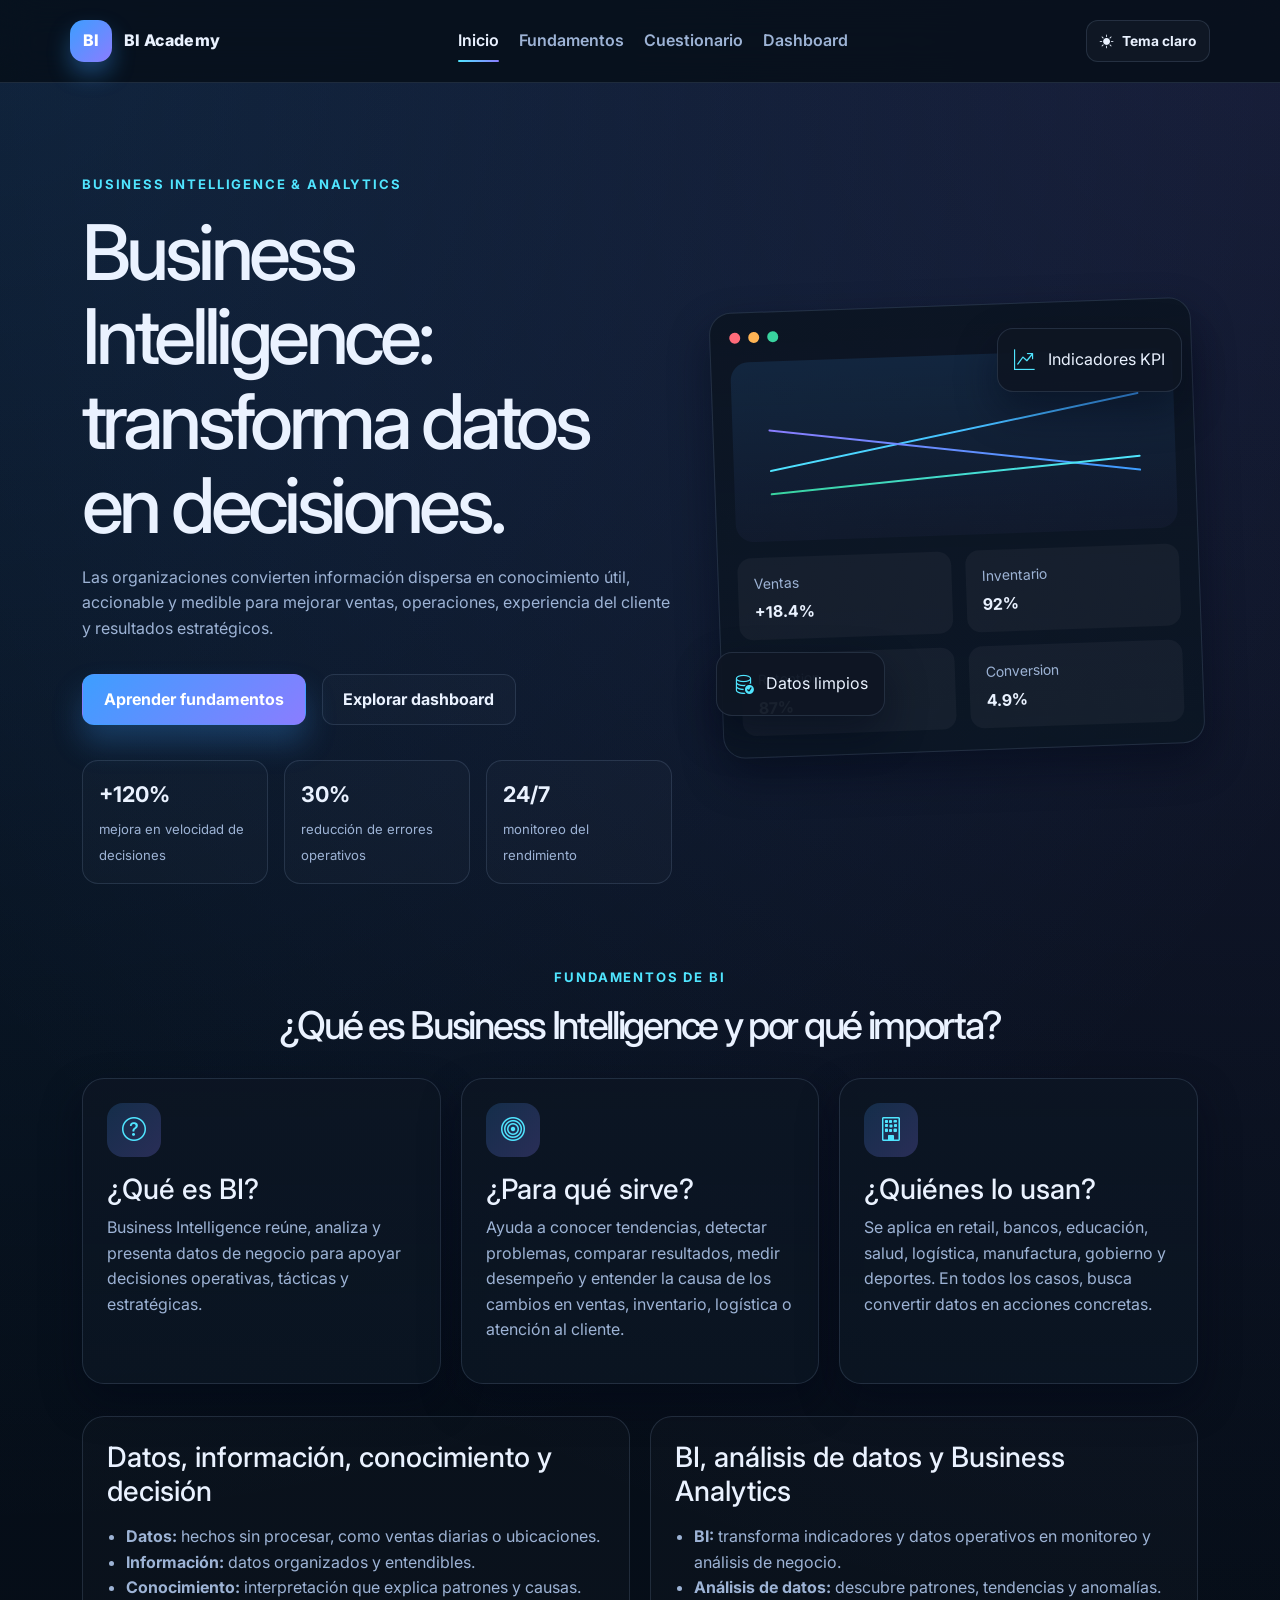
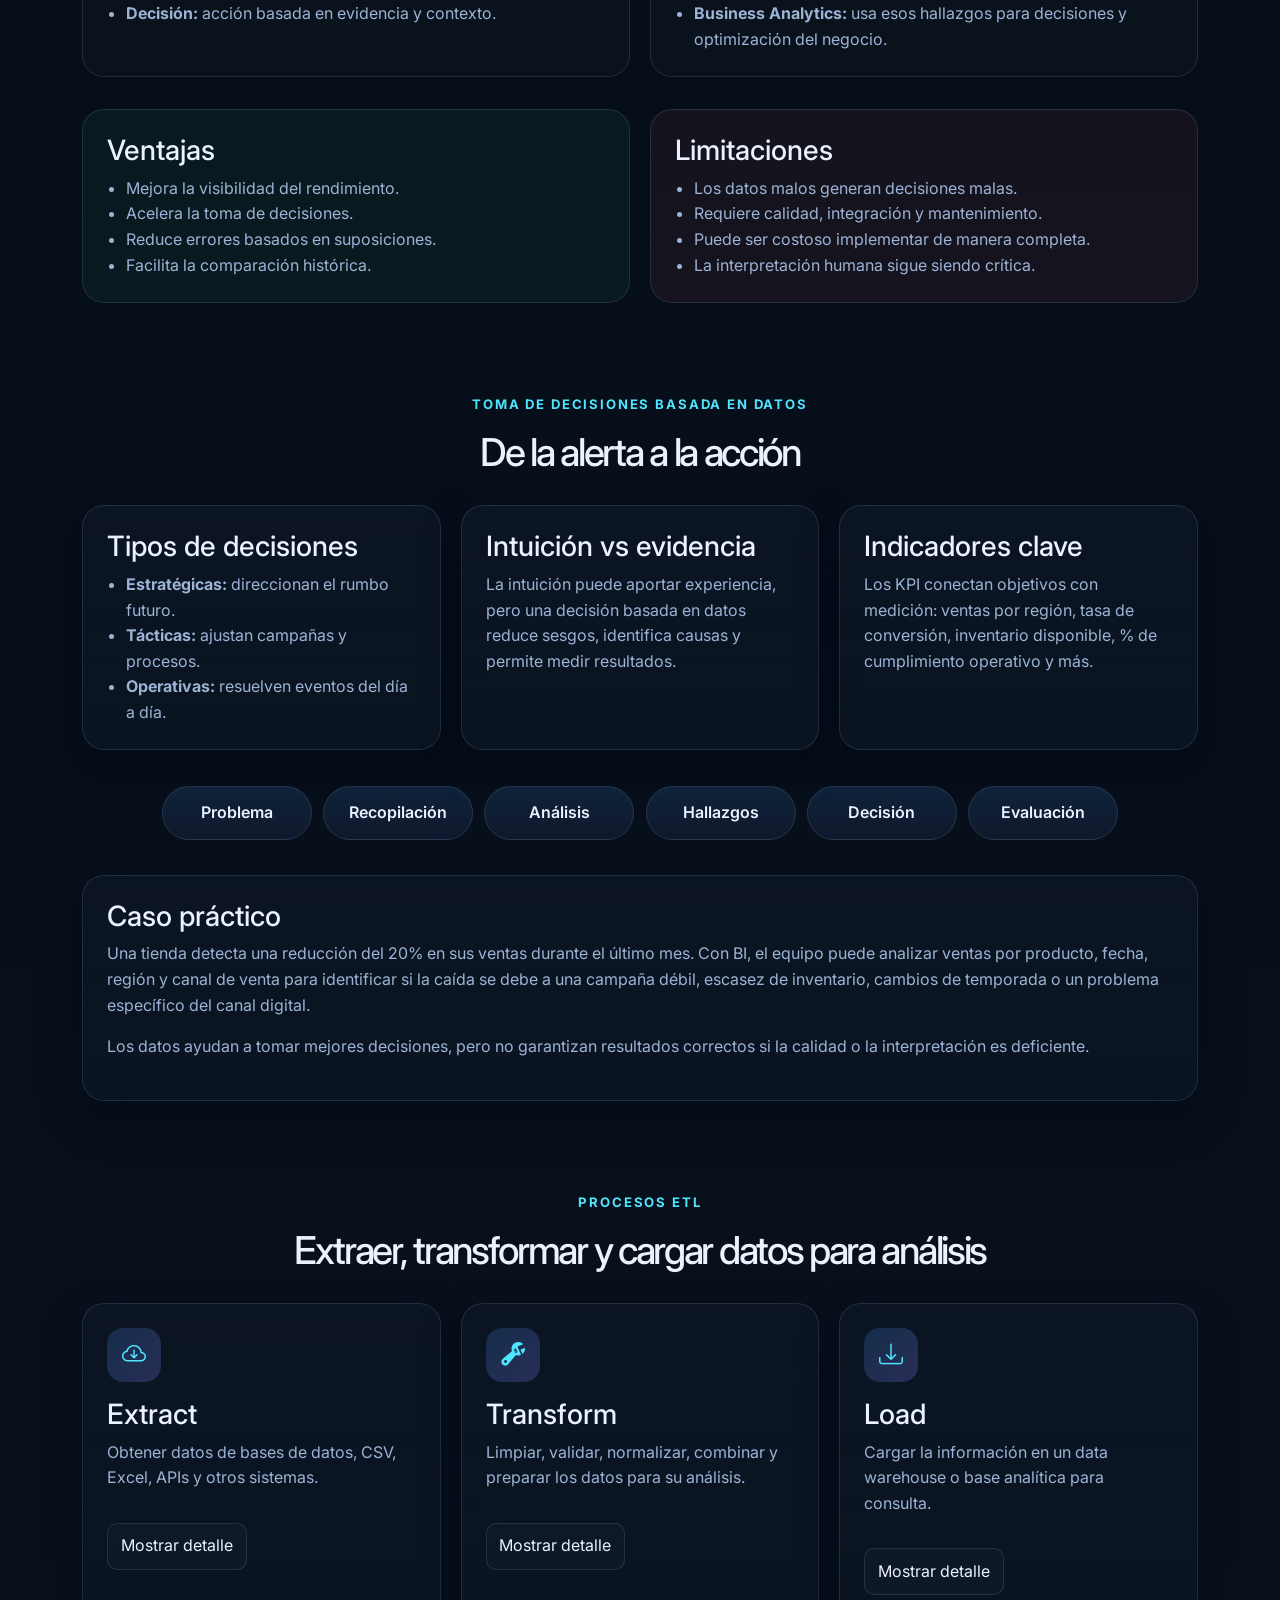
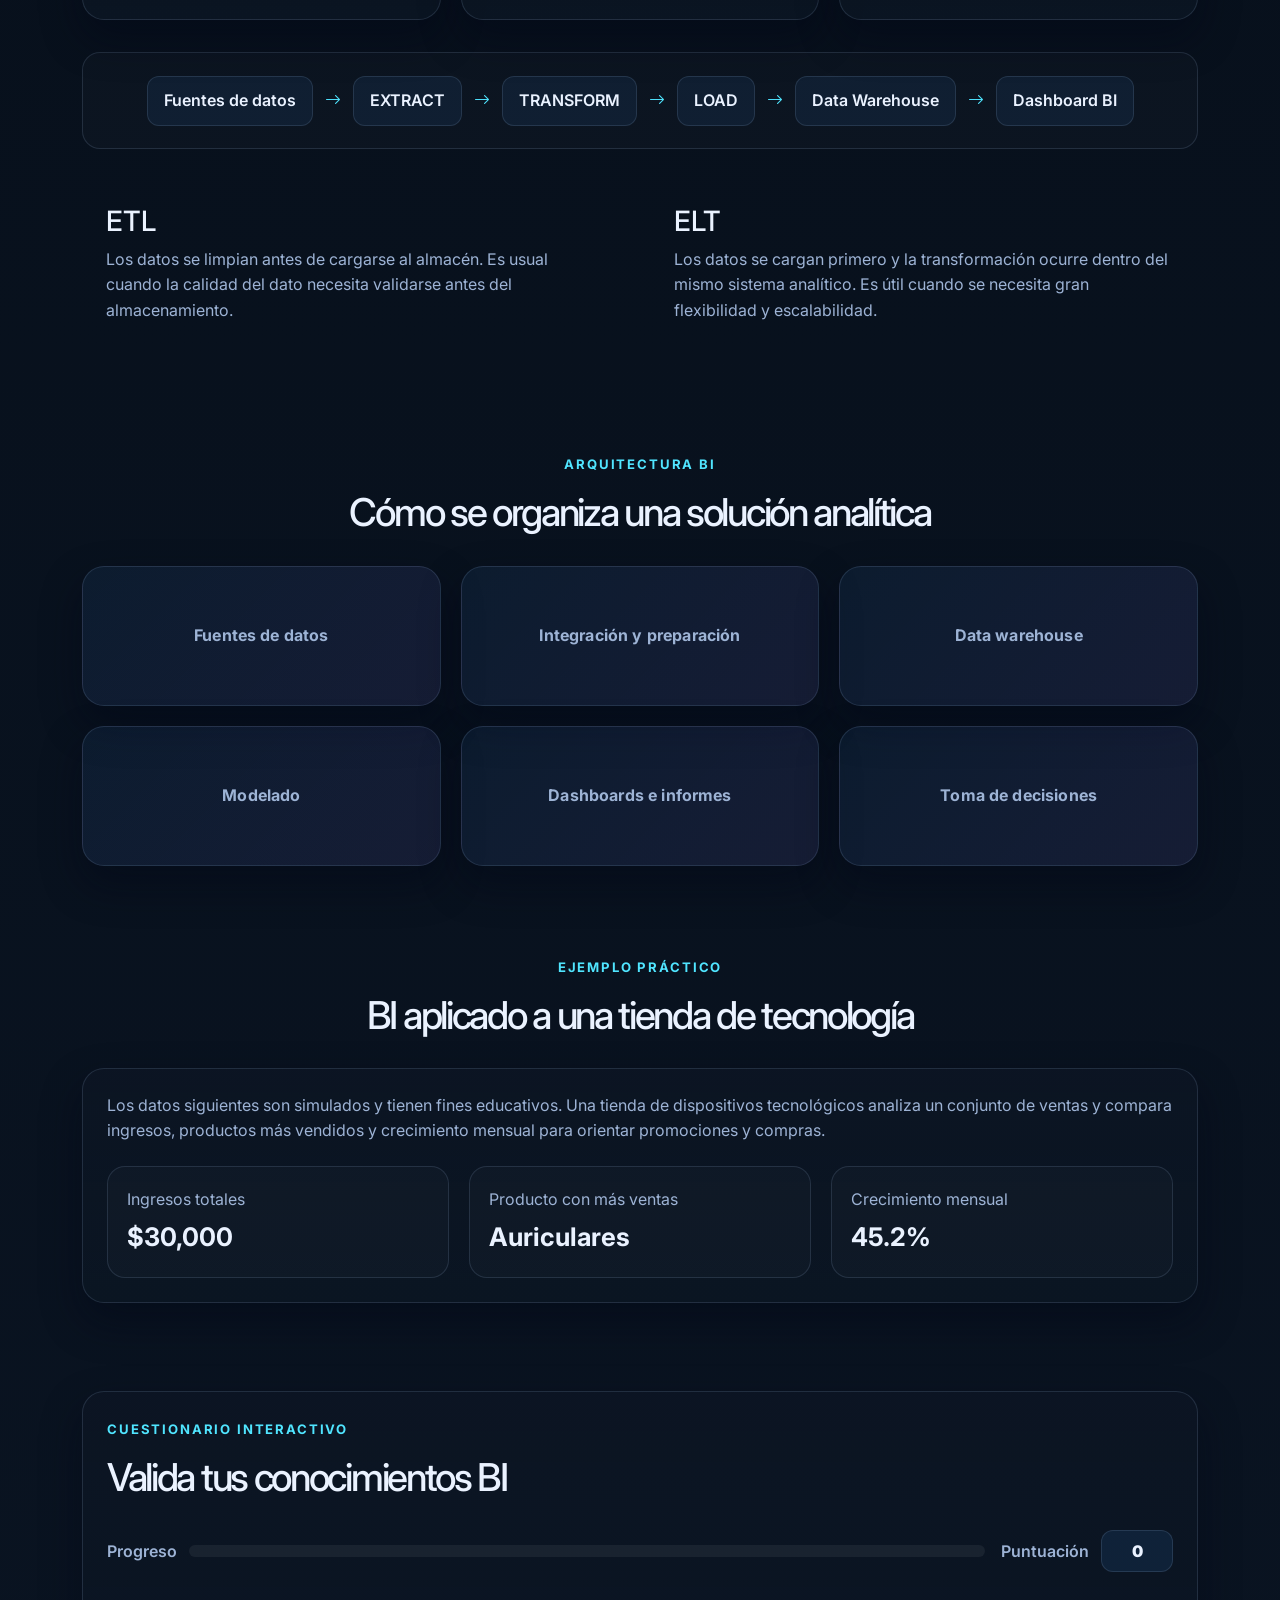
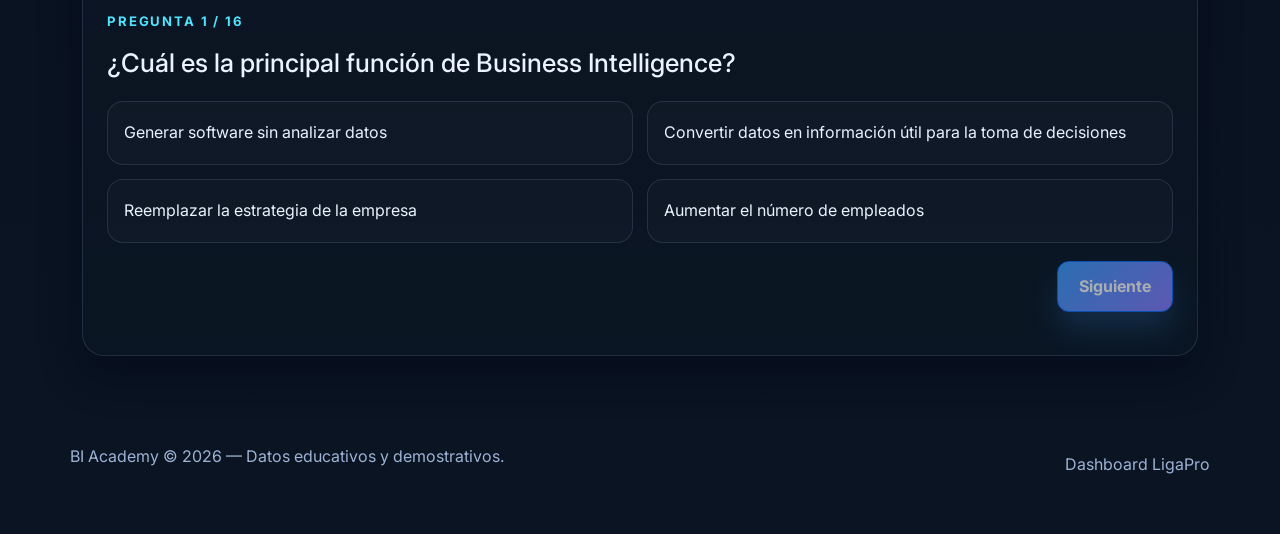
==== commit 2549f01c: "botones de tema y reporte pdf" ====
--- a/index.html
+++ b/index.html
@@ -44,6 +44,11 @@
           <a href="#quiz">Cuestionario</a>
           <a href="dashboard.html">Dashboard</a>
         </div>
+
+        <button class="theme-toggle" type="button" aria-label="Cambiar a tema claro">
+          <i class="bi bi-sun-fill" aria-hidden="true"></i>
+          <span>Tema claro</span>
+        </button>
       </nav>
     </header>
 
--- a/css/styles.css
+++ b/css/styles.css
@@ -17,6 +17,43 @@
   --danger: #ff6b7a;
   --shadow: 0 18px 40px rgba(2, 6, 23, 0.45);
   --radius: 22px;
+  --surface-gradient: linear-gradient(180deg, rgba(12, 21, 35, 0.96), rgba(11, 22, 35, 0.82));
+  --body-background:
+    radial-gradient(circle at top left, rgba(61, 158, 255, 0.15), transparent 28%),
+    radial-gradient(circle at top right, rgba(138, 125, 255, 0.14), transparent 30%),
+    linear-gradient(180deg, #040b14 0%, #0a1422 100%);
+  --header-background: rgba(5, 12, 21, 0.75);
+  --menu-background: rgba(10, 17, 27, 0.98);
+  --input-background: rgba(255, 255, 255, 0.03);
+  --floating-background: rgba(14, 22, 35, 0.95);
+  --table-header-background: rgba(255, 255, 255, 0.02);
+  --chart-text: #eaf2ff;
+  --chart-tick: #dce6ff;
+  --chart-grid: rgba(255, 255, 255, 0.08);
+  color-scheme: dark;
+}
+
+body[data-theme="light"] {
+  --bg: #f2f6fc;
+  --bg-soft: #e8eef8;
+  --panel: #ffffff;
+  --panel-strong: #ffffff;
+  --card: #ffffff;
+  --card-alt: #f5f8fd;
+  --border: rgba(50, 75, 110, 0.18);
+  --text: #17263d;
+  --muted: #5a6c85;
+  --shadow: 0 18px 40px rgba(37, 57, 84, 0.12);
+  --surface-gradient: linear-gradient(180deg, #ffffff, #f7f9fd);
+  --header-background: rgba(255, 255, 255, 0.88);
+  --menu-background: rgba(255, 255, 255, 0.98);
+  --input-background: #ffffff;
+  --floating-background: #ffffff;
+  --table-header-background: #f2f5fa;
+  --chart-text: #263750;
+  --chart-tick: #52647e;
+  --chart-grid: rgba(50, 75, 110, 0.12);
+  color-scheme: light;
 }
 
 * {
@@ -30,12 +67,16 @@
 body {
   margin: 0;
   font-family: "Inter", sans-serif;
-  background:
-    radial-gradient(circle at top left, rgba(61, 158, 255, 0.15), transparent 28%),
-    radial-gradient(circle at top right, rgba(138, 125, 255, 0.14), transparent 30%),
-    linear-gradient(180deg, #040b14 0%, #0a1422 100%);
+  background: var(--body-background);
   color: var(--text);
   line-height: 1.6;
+}
+
+body[data-theme="light"] {
+  --body-background:
+    radial-gradient(circle at top left, rgba(61, 158, 255, 0.1), transparent 28%),
+    radial-gradient(circle at top right, rgba(138, 125, 255, 0.09), transparent 30%),
+    linear-gradient(180deg, #f8faff 0%, #edf2f9 100%);
 }
 
 img {
@@ -64,8 +105,8 @@
   top: 0;
   z-index: 50;
   backdrop-filter: blur(18px);
-  background: rgba(5, 12, 21, 0.75);
-  border-bottom: 1px solid rgba(255, 255, 255, 0.06);
+  background: var(--header-background);
+  border-bottom: 1px solid var(--border);
 }
 
 .navbar {
@@ -111,6 +152,27 @@
 .nav-menu a:hover,
 .nav-menu a.active {
   color: var(--text);
+}
+
+.theme-toggle {
+  display: inline-flex;
+  align-items: center;
+  justify-content: center;
+  gap: 0.5rem;
+  min-height: 42px;
+  padding: 0.55rem 0.8rem;
+  border: 1px solid var(--border);
+  border-radius: 12px;
+  background: var(--input-background);
+  color: var(--text);
+  font: inherit;
+  font-size: 0.86rem;
+  font-weight: 700;
+  cursor: pointer;
+}
+
+.theme-toggle:hover {
+  border-color: var(--primary);
 }
 
 .nav-menu a.active::after,
@@ -141,7 +203,7 @@
 .nav-toggle span {
   width: 18px;
   height: 2px;
-  background: white;
+  background: var(--text);
   border-radius: 999px;
 }
 
@@ -272,7 +334,7 @@
 .kpi-card,
 .chart-card,
 .table-card {
-  background: linear-gradient(180deg, rgba(12, 21, 35, 0.96), rgba(11, 22, 35, 0.82));
+  background: var(--surface-gradient);
   border: 1px solid var(--border);
   border-radius: var(--radius);
   box-shadow: var(--shadow);
@@ -363,7 +425,7 @@
   gap: 0.8rem;
   padding: 0.9rem 1rem;
   border-radius: 16px;
-  background: rgba(14, 22, 35, 0.95);
+  background: var(--floating-background);
   border: 1px solid var(--border);
   box-shadow: var(--shadow);
 }
@@ -816,6 +878,17 @@
   gap: 0.7rem;
 }
 
+.dashboard-header-actions {
+  display: grid;
+  justify-items: end;
+  gap: 0.8rem;
+  flex-shrink: 0;
+}
+
+.dashboard-header-actions .btn {
+  gap: 0.5rem;
+}
+
 .badge {
   display: inline-flex;
   align-items: center;
@@ -873,7 +946,7 @@
   color: var(--text);
   border: 1px solid var(--border);
   border-radius: 12px;
-  background: rgba(255, 255, 255, 0.03);
+  background: var(--input-background);
 }
 
 .form-group select[multiple] {
@@ -1005,7 +1078,7 @@
   padding: 0.7rem 0.9rem;
   border: 1px solid var(--border);
   border-radius: 12px;
-  background: rgba(255, 255, 255, 0.03);
+  background: var(--input-background);
   color: var(--text);
 }
 
@@ -1023,7 +1096,7 @@
 th,
 td {
   padding: 0.72rem 0.7rem;
-  border-bottom: 1px solid rgba(255, 255, 255, 0.07);
+  border-bottom: 1px solid var(--border);
   text-align: left;
 }
 
@@ -1033,7 +1106,7 @@
   text-transform: uppercase;
   letter-spacing: 0.06em;
   font-weight: 700;
-  background: rgba(255, 255, 255, 0.02);
+  background: var(--table-header-background);
 }
 
 tbody tr:hover {
@@ -1057,7 +1130,7 @@
   max-width: 320px;
   padding: 0.85rem 1rem;
   border-radius: 12px;
-  background: rgba(8, 17, 29, 0.94);
+  background: var(--panel-strong);
   border: 1px solid var(--border);
   box-shadow: var(--shadow);
   opacity: 0;
@@ -1100,9 +1173,21 @@
     flex-direction: column;
     align-items: flex-start;
   }
+
+  .dashboard-header-actions {
+    justify-items: start;
+  }
 }
 
 @media (max-width: 760px) {
+  .navbar {
+    gap: 0.5rem;
+  }
+
+  .theme-toggle {
+    margin-left: auto;
+  }
+
   .nav-toggle {
     display: flex;
   }
@@ -1117,7 +1202,7 @@
     padding: 1rem;
     border: 1px solid var(--border);
     border-radius: 18px;
-    background: rgba(10, 17, 27, 0.98);
+    background: var(--menu-background);
     box-shadow: var(--shadow);
   }
 
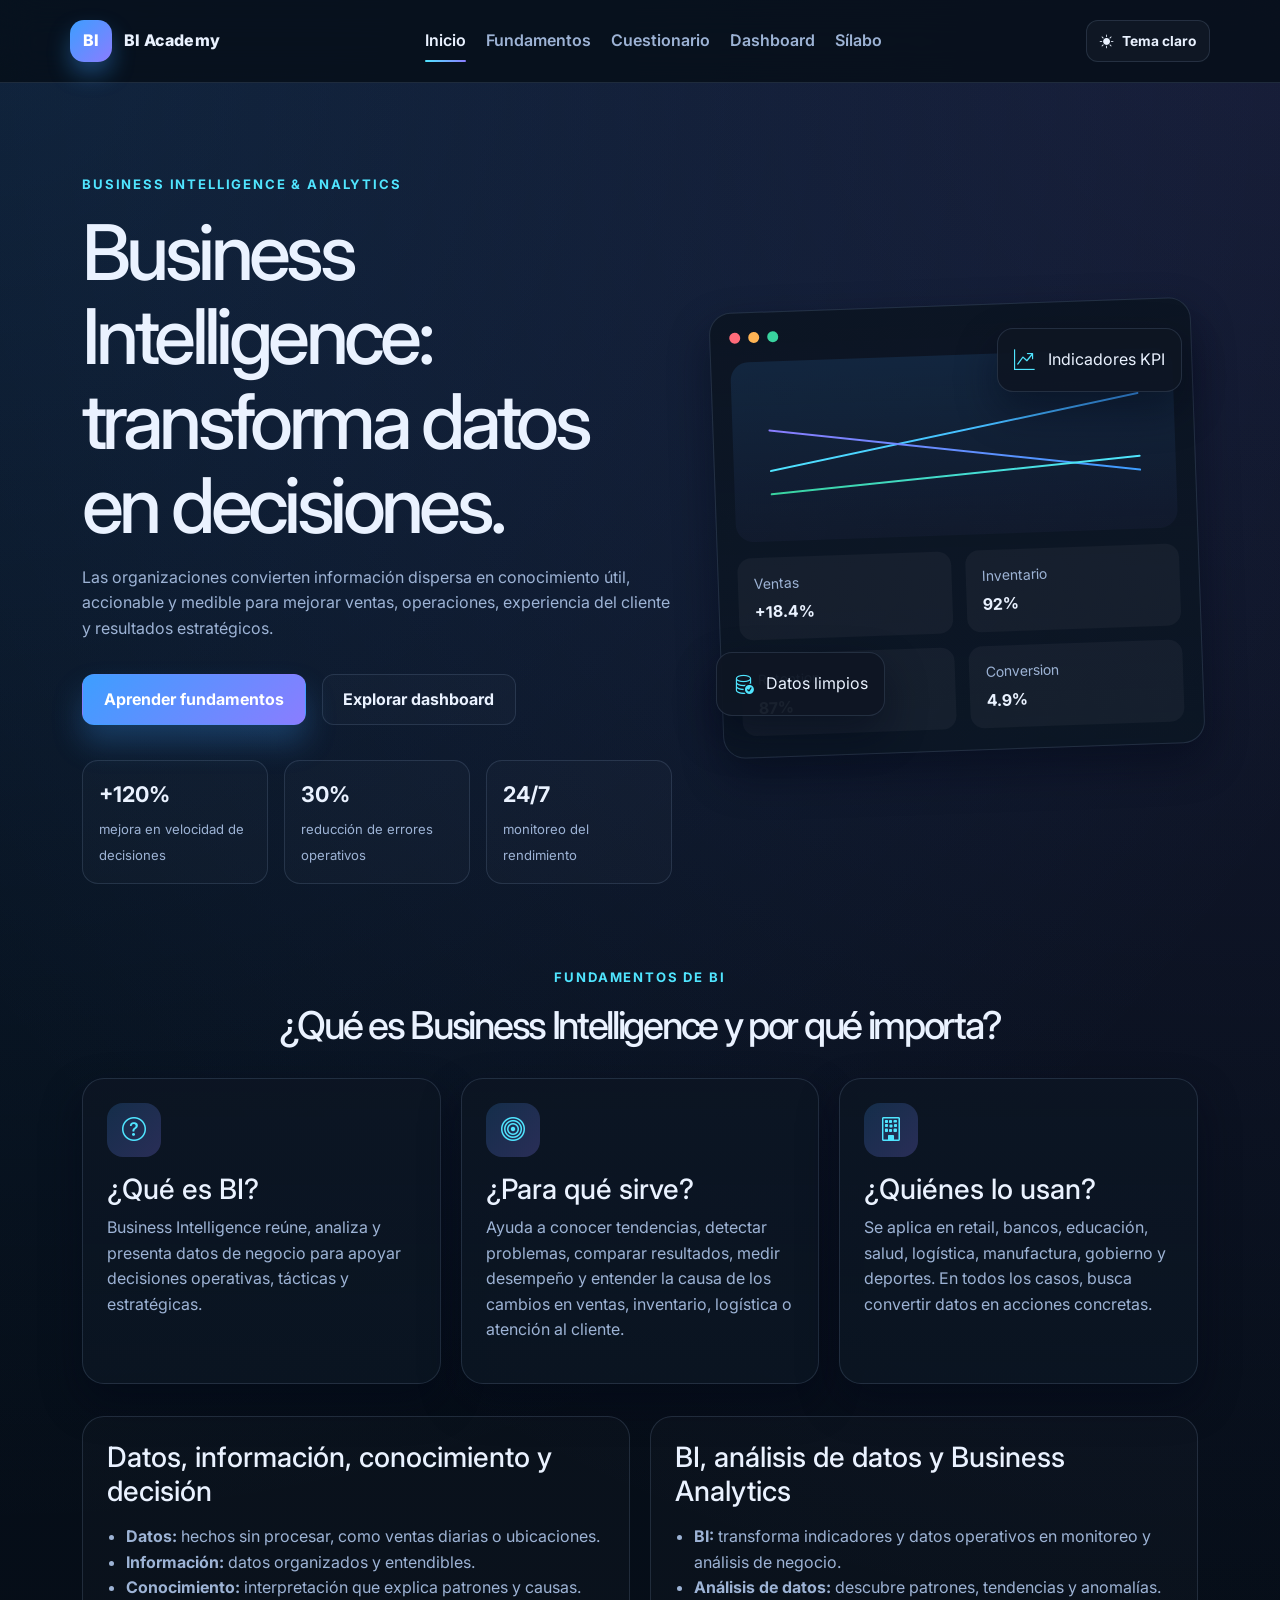
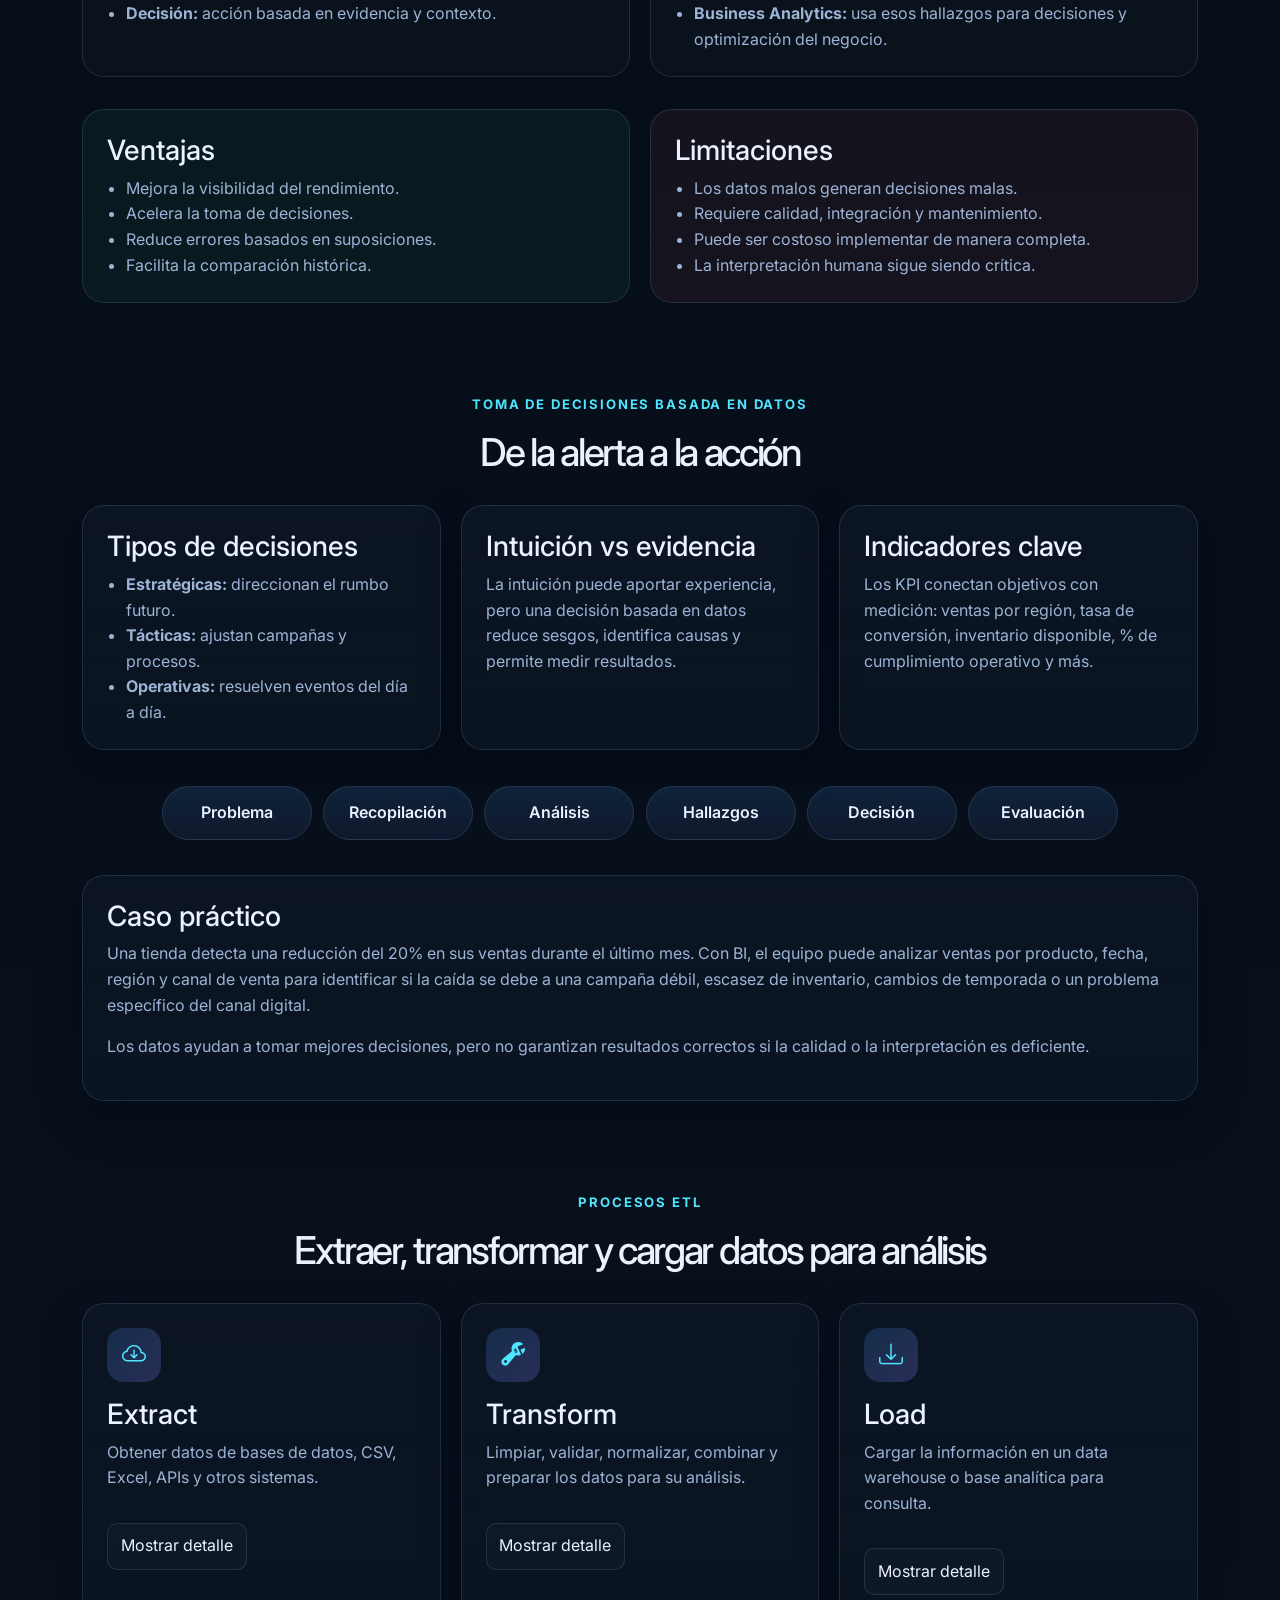
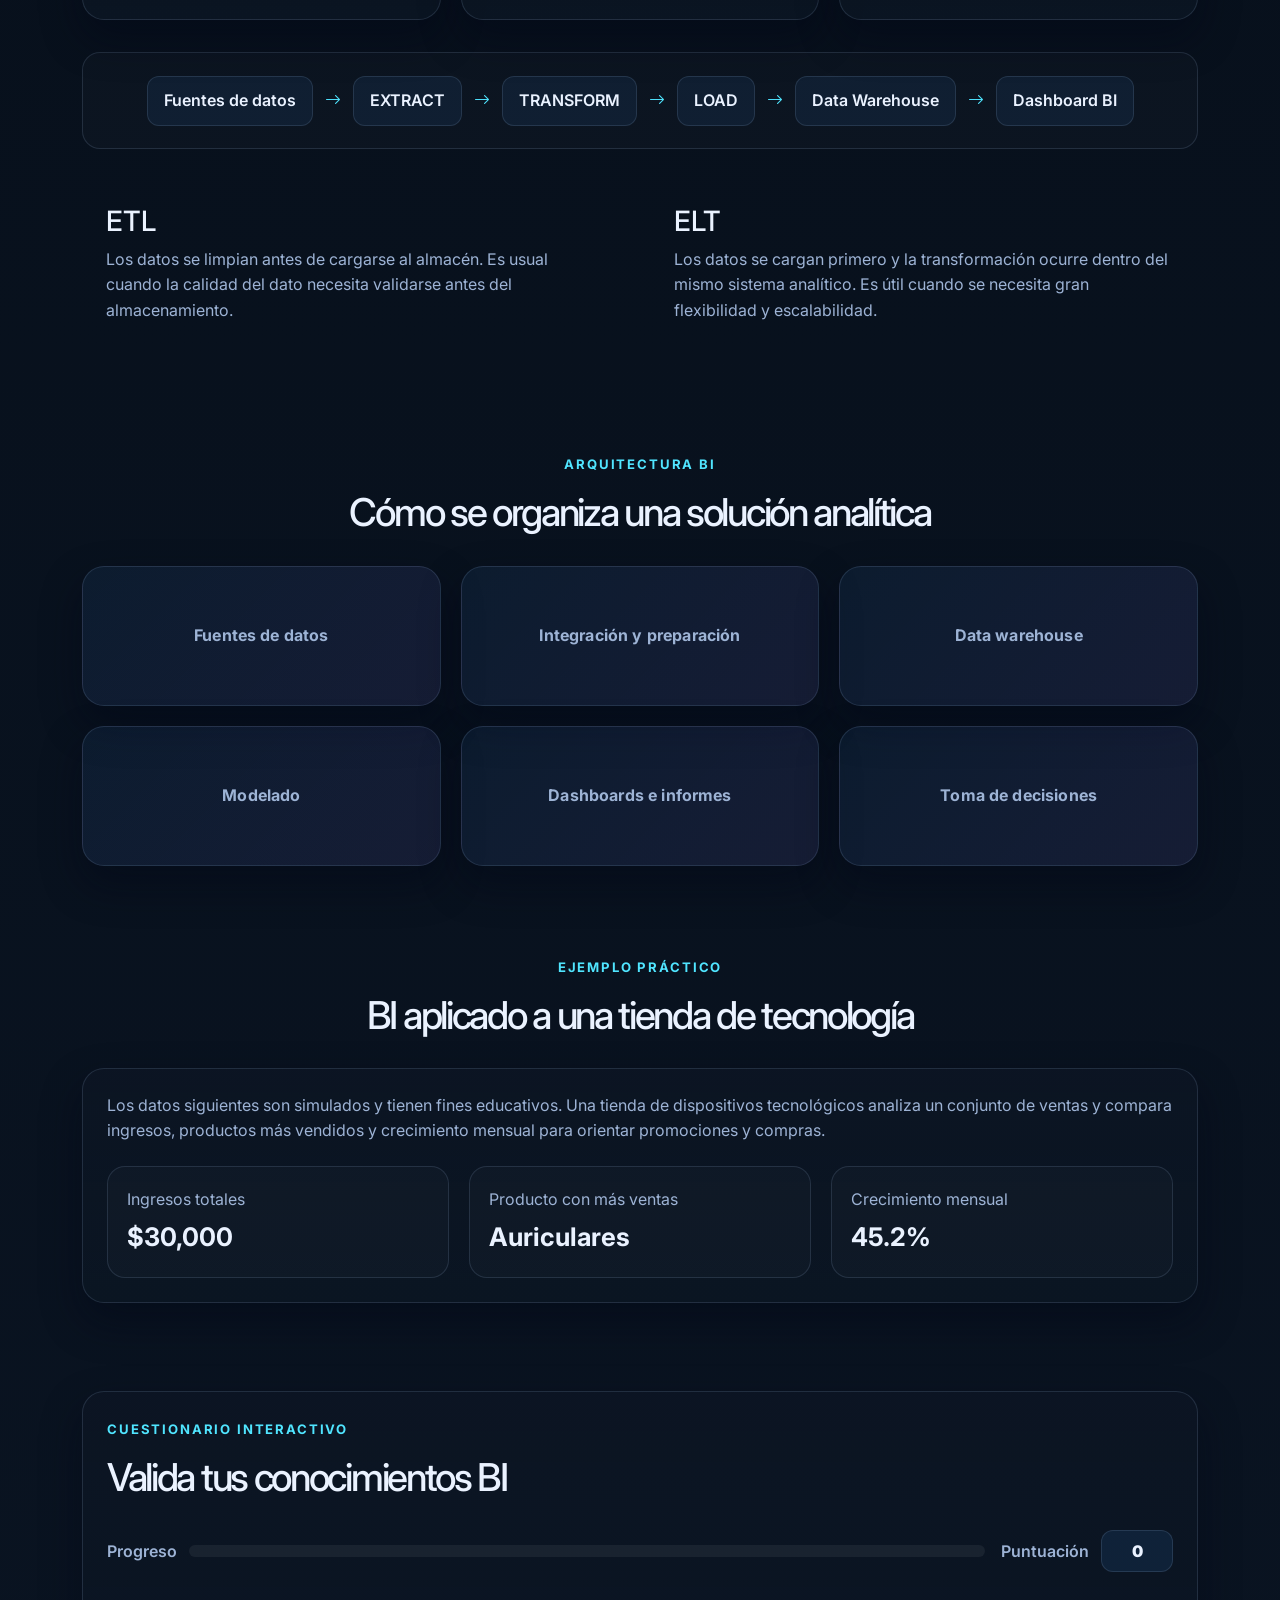
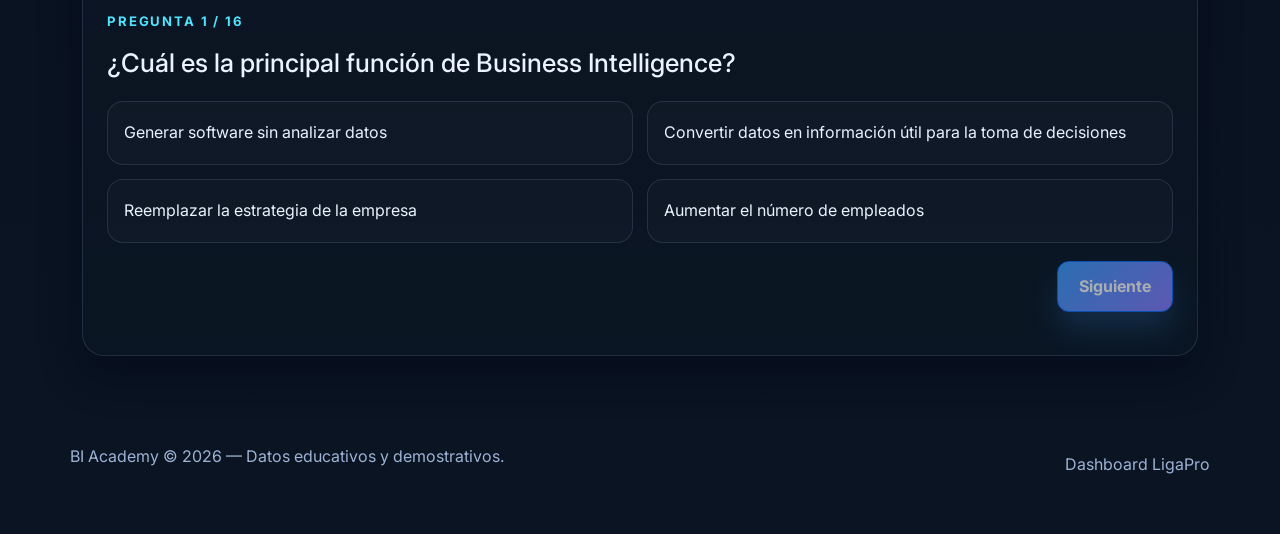
==== commit f06bd13b: "silabo" ====
--- a/index.html
+++ b/index.html
@@ -43,6 +43,7 @@
           <a href="#fundamentos">Fundamentos</a>
           <a href="#quiz">Cuestionario</a>
           <a href="dashboard.html">Dashboard</a>
+          <a href="silabo.html">Sílabo</a>
         </div>
 
         <button class="theme-toggle" type="button" aria-label="Cambiar a tema claro">
